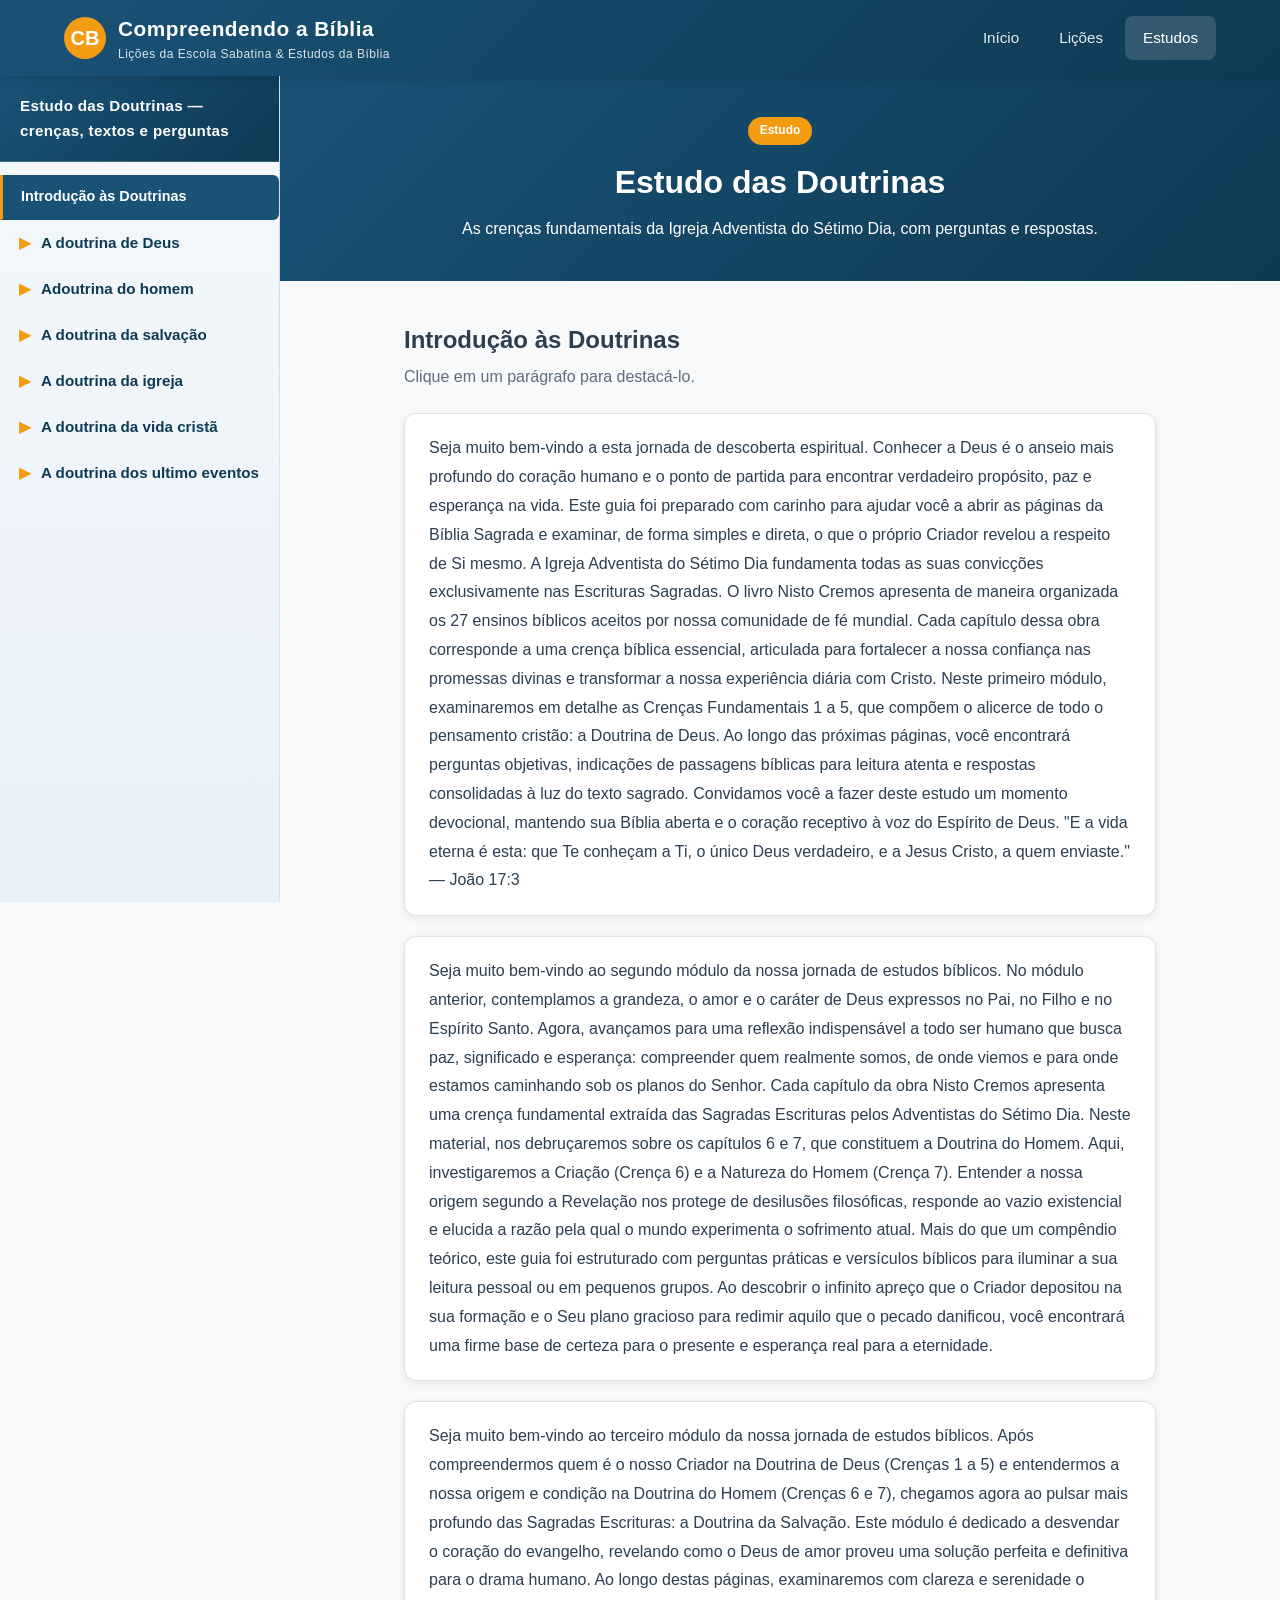
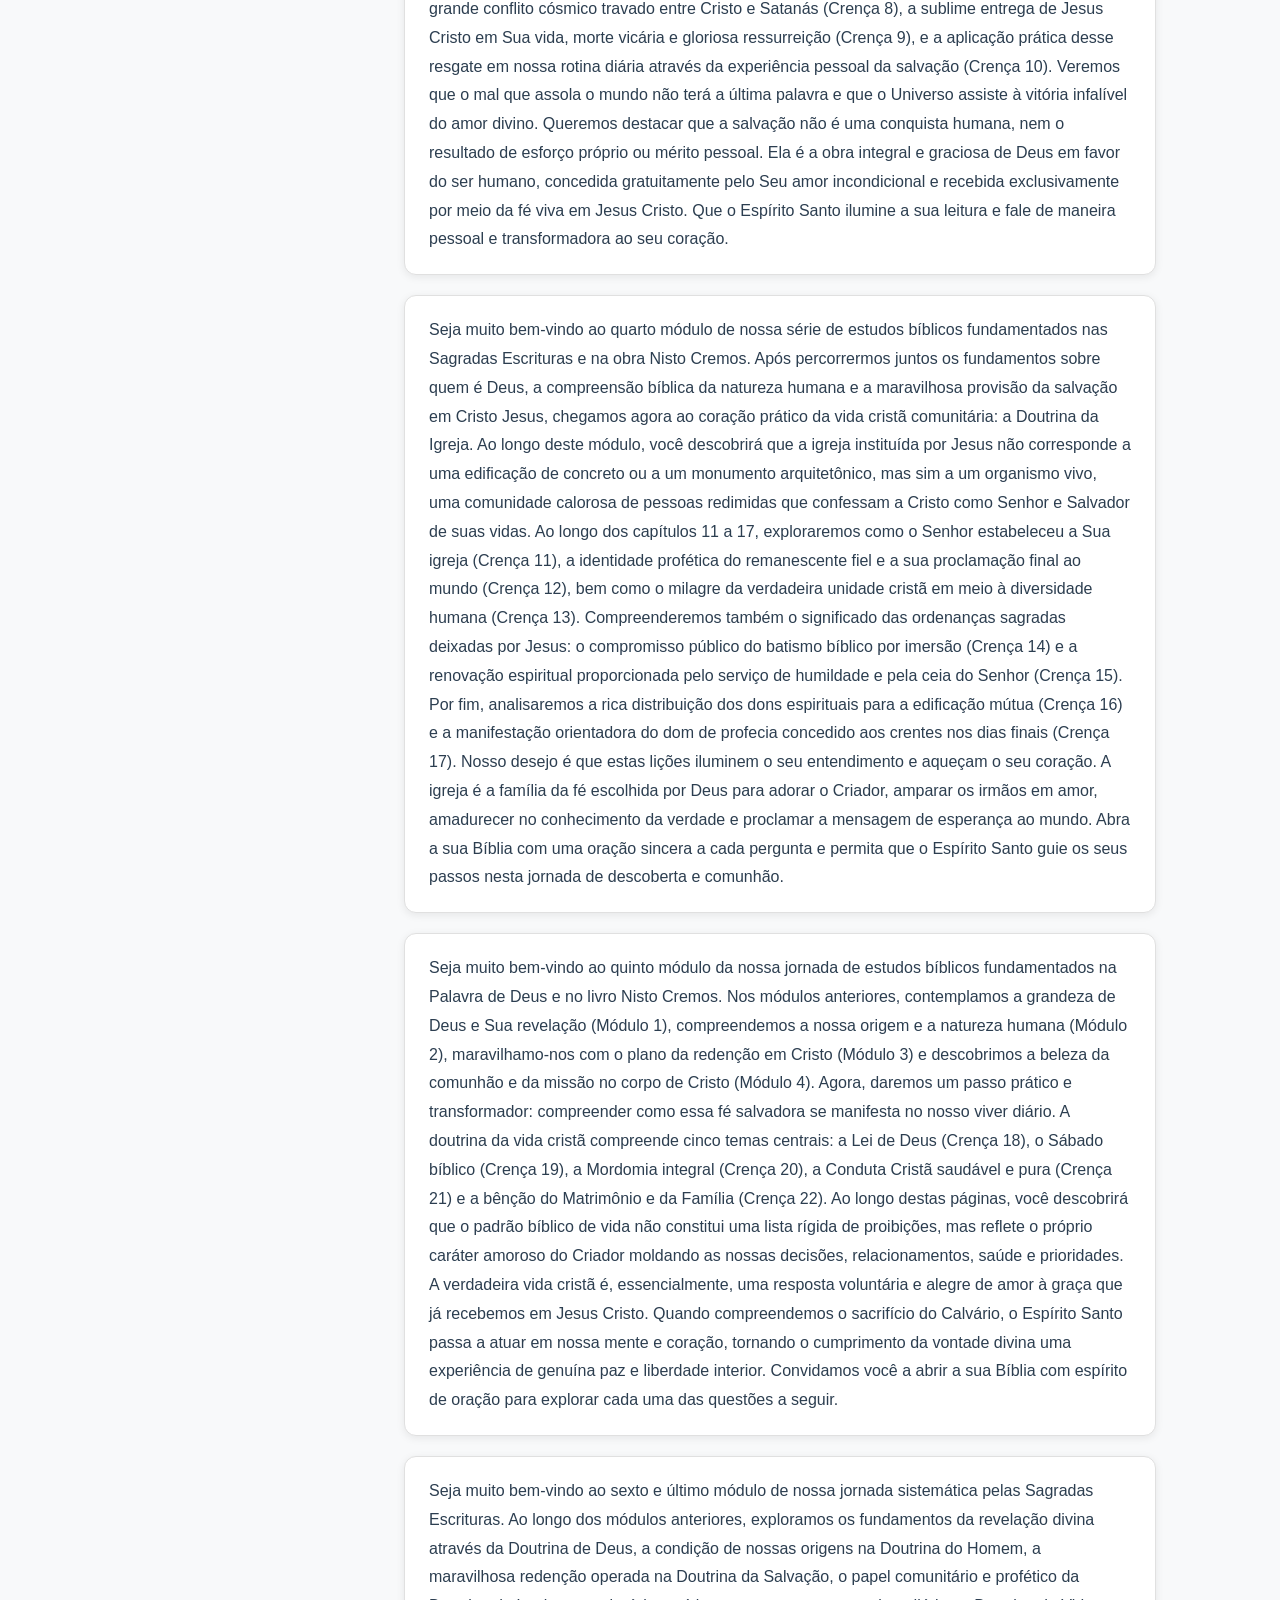
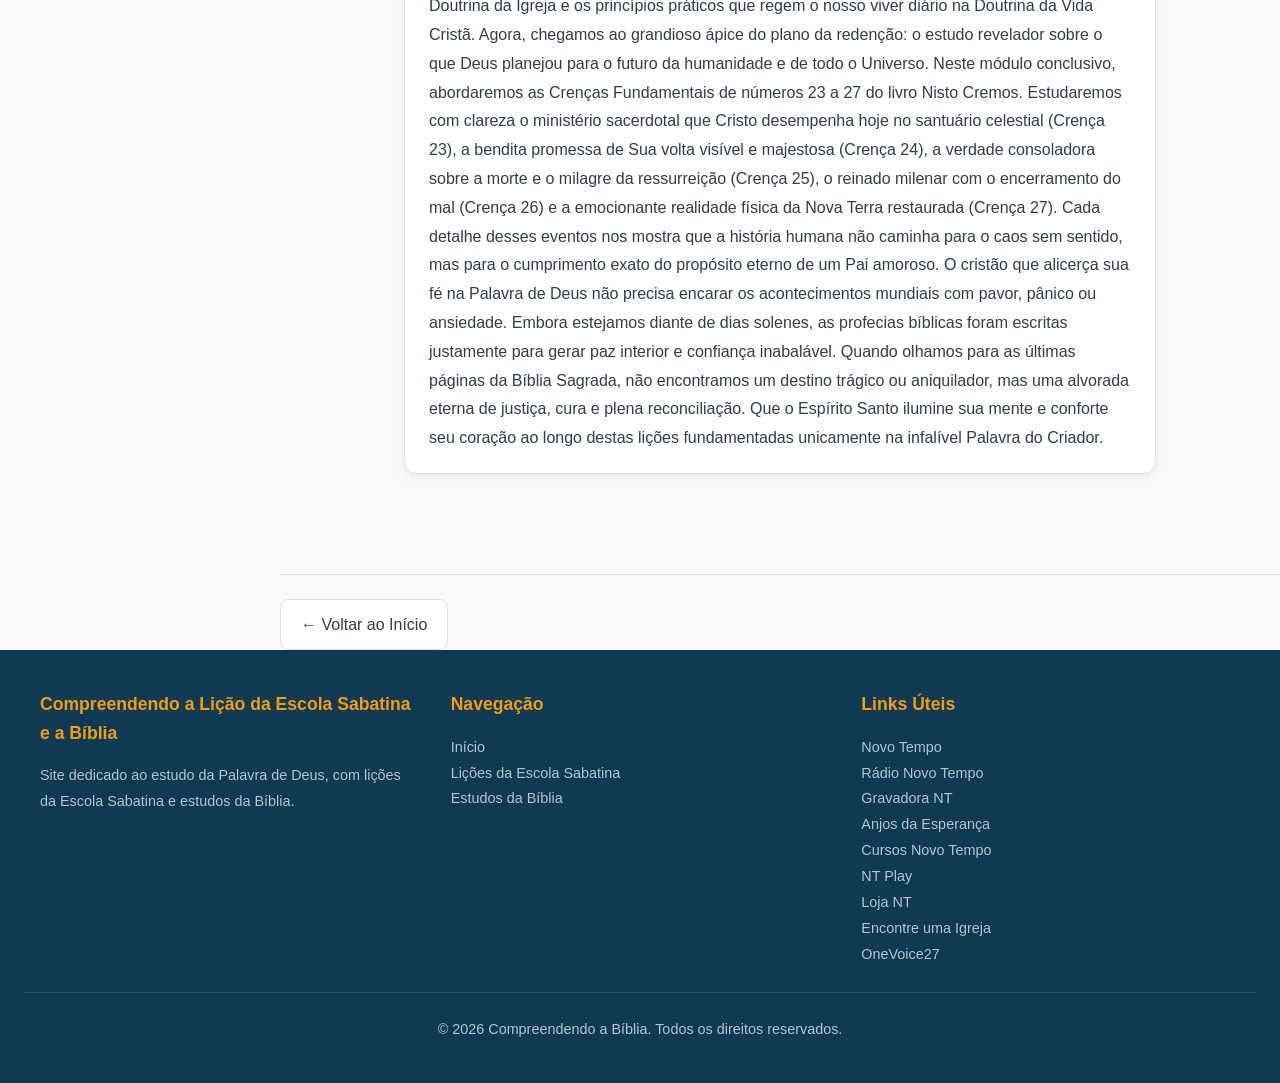
==== doutrinas.html @ 9855475c "Atualização em 05/10/2026 09:13" ====
<!DOCTYPE html>
<html lang="pt-BR">
<head>
  <meta charset="UTF-8">
  <meta name="viewport" content="width=device-width, initial-scale=1.0">
  <title>Estudo das Doutrinas — Compreendendo a Lição da Escola Sabatina e a Bíblia</title>
  <meta name="description" content="Estudo das doutrinas fundamentais da Igreja Adventista do Sétimo Dia, com textos bíblicos nas versões NAA, NTLH, NVI e ACF.">
  <link rel="stylesheet" href="css/style.css">
  <link rel="icon" href="data:image/svg+xml,<svg xmlns='http://www.w3.org/2000/svg' viewBox='0 0 100 100'><text y='.9em' font-size='90'>📖</text></svg>">
</head>
<body>
  <header class="header">
    <div class="header-top">
      <a href="index.html" class="logo">
        <div class="logo-icon">CB</div>
        <div class="logo-text">
          Compreendendo a Bíblia
          <span>Lições da Escola Sabatina & Estudos da Bíblia</span>
        </div>
      </a>
      <button class="nav-toggle" id="navToggle" aria-label="Menu">☰</button>
      <nav class="nav" id="nav">
        <a href="index.html">Início</a>
        <a href="licoes.html">Lições</a>
        <a href="tema-biblia.html" class="active">Estudos</a>
      </nav>
    </div>
  </header>

  <div class="tema-container">
    <aside class="tema-sidebar" id="temaSidebar">
      <div class="tema-sidebar-header">
        <h3>Estudo das Doutrinas — crenças, textos e perguntas</h3>
        <button class="tema-sidebar-toggle" id="temaSidebarToggle">☰</button>
      </div>
      <nav class="tema-sidebar-nav" id="temaSidebarNav">
        <!-- Links gerados via JavaScript -->
      </nav>
    </aside>
    <main id="app" class="tema-main">
      <!-- Conteúdo renderizado via JavaScript -->
    </main>
  </div>

  <footer class="footer">
    <div class="footer-content">
      <div>
        <h3>Compreendendo a Lição da Escola Sabatina e a Bíblia</h3>
        <p>Site dedicado ao estudo da Palavra de Deus, com lições da Escola Sabatina e estudos da Bíblia.</p>
      </div>
      <div>
        <h3>Navegação</h3>
        <p><a href="index.html">Início</a></p>
        <p><a href="licoes.html">Lições da Escola Sabatina</a></p>
        <p><a href="tema-biblia.html">Estudos da Bíblia</a></p>
      </div>
      <div>
        <h3>Links Úteis</h3>
        <p><a href="https://www.novotempo.com/" target="_blank" rel="noopener">Novo Tempo</a></p>
        <p><a href="https://www.novotempo.com/radio/" target="_blank" rel="noopener">Rádio Novo Tempo</a></p>
        <p><a href="https://www.youtube.com/@GravadoraNT" target="_blank" rel="noopener">Gravadora NT</a></p>
        <p><a href="https://www.anjosdaesperanca.com/" target="_blank" rel="noopener">Anjos da Esperança</a></p>
        <p><a href="https://novotempocursos.com/pt/" target="_blank" rel="noopener">Cursos Novo Tempo</a></p>
        <p><a href="https://www.ntplay.com/home/index.html" target="_blank" rel="noopener">NT Play</a></p>
        <p><a href="https://loja.novotempo.com/" target="_blank" rel="noopener">Loja NT</a></p>
        <p><a href="https://igrejas.adventistas.org/" target="_blank" rel="noopener">Encontre uma Igreja</a></p>
        <p><a href="https://www.adventistas.org/pt/comunicacao/projeto/onevoice27/" target="_blank" rel="noopener">OneVoice27</a></p>
      </div>
    </div>
    <div class="footer-bottom">
      <p>&copy; 2026 Compreendendo a Bíblia. Todos os direitos reservados.</p>
    </div>
  </footer>

  <script src="js/dados/dados-dotrinas.js"></script>
  <script src="js/data.js"></script>
  <script src="js/data-loader.js"></script>
  <script src="js/app.js"></script>
</body>
</html>
---- css/style.css ----
/* ============================================================
   ESTILOS DO SITE — Compreendendo a Bíblia
   ============================================================ */

:root {
  --primary: #1a5276;
  --primary-dark: #0e3a54;
  --primary-light: #2980b9;
  --secondary: #f39c12;
  --secondary-dark: #d68910;
  --accent: #27ae60;
  --text: #2c3e50;
  --text-light: #5d6d7e;
  --bg: #f8f9fa;
  --bg-card: #ffffff;
  --border: #e0e0e0;
  --shadow: 0 2px 8px rgba(0, 0, 0, 0.08);
  --shadow-hover: 0 4px 16px rgba(0, 0, 0, 0.12);
  --radius: 8px;
  --radius-lg: 12px;
  --transition: all 0.3s ease;
}

* {
  margin: 0;
  padding: 0;
  box-sizing: border-box;
}

html {
  scroll-behavior: smooth;
}

body {
  font-family: 'Segoe UI', Tahoma, Geneva, Verdana, sans-serif;
  background-color: var(--bg);
  color: var(--text);
  line-height: 1.6;
  min-height: 100vh;
  display: flex;
  flex-direction: column;
}

/* ============ HEADER ============ */
.header {
  background: linear-gradient(135deg, var(--primary) 0%, var(--primary-dark) 100%);
  color: white;
  padding: 0;
  position: sticky;
  top: 0;
  z-index: 1000;
  box-shadow: 0 2px 10px rgba(0, 0, 0, 0.15);
}

.header-top {
  display: flex;
  align-items: center;
  justify-content: space-between;
  padding: 12px 24px;
  max-width: 1200px;
  margin: 0 auto;
}

.logo {
  display: flex;
  align-items: center;
  gap: 12px;
  text-decoration: none;
  color: white;
}

.logo-icon {
  width: 42px;
  height: 42px;
  background: var(--secondary);
  border-radius: 50%;
  display: flex;
  align-items: center;
  justify-content: center;
  font-size: 20px;
  font-weight: bold;
}

.logo-text {
  font-size: 1.3rem;
  font-weight: 700;
  letter-spacing: 0.5px;
}

.logo-text span {
  display: block;
  font-size: 0.75rem;
  font-weight: 400;
  opacity: 0.85;
}

.nav-toggle {
  display: none;
  background: none;
  border: none;
  color: white;
  font-size: 1.5rem;
  cursor: pointer;
  padding: 8px;
}

.nav {
  display: flex;
  gap: 4px;
}

.nav a {
  color: rgba(255, 255, 255, 0.9);
  text-decoration: none;
  padding: 10px 18px;
  border-radius: var(--radius);
  font-weight: 500;
  font-size: 0.95rem;
  transition: var(--transition);
}

.nav a:hover,
.nav a.active {
  background: rgba(255, 255, 255, 0.15);
  color: white;
}

/* Dropdown Menu */
.nav-dropdown {
  position: relative;
}

.nav-dropdown-toggle {
  display: flex;
  align-items: center;
  gap: 4px;
}

.nav-dropdown-menu {
  display: none;
  position: absolute;
  top: 100%;
  left: 0;
  background: var(--primary-dark);
  min-width: 180px;
  border-radius: var(--radius);
  padding: 8px 0;
  box-shadow: 0 4px 12px rgba(0, 0, 0, 0.15);
  z-index: 1001;
}

.nav-dropdown:hover .nav-dropdown-menu {
  display: block;
}

.nav-dropdown-menu a {
  display: block;
  padding: 10px 20px;
  color: rgba(255, 255, 255, 0.9);
  text-decoration: none;
  transition: var(--transition);
}

.nav-dropdown-menu a:hover {
  background: rgba(255, 255, 255, 0.1);
  color: white;
}

/* ============ HERO ============ */
.hero {
  background: linear-gradient(135deg, var(--primary) 0%, var(--primary-dark) 100%);
  color: white;
  padding: 60px 24px 80px;
  text-align: center;
  position: relative;
  overflow: hidden;
}

.hero::before {
  content: '';
  position: absolute;
  top: -50%;
  left: -50%;
  width: 200%;
  height: 200%;
  background: radial-gradient(circle, rgba(255,255,255,0.05) 0%, transparent 60%);
  animation: pulse 8s ease-in-out infinite;
}

@keyframes pulse {
  0%, 100% { transform: scale(1); }
  50% { transform: scale(1.05); }
}

.hero-content {
  position: relative;
  z-index: 1;
  max-width: 800px;
  margin: 0 auto;
}

.hero h1 {
  font-size: 2.5rem;
  margin-bottom: 16px;
  font-weight: 700;
}

.hero p {
  font-size: 1.15rem;
  opacity: 0.9;
  margin-bottom: 32px;
}

.hero-cta {
  display: flex;
  gap: 16px;
  justify-content: center;
  flex-wrap: wrap;
}

/* ============ BOTÕES ============ */
.btn {
  display: inline-flex;
  align-items: center;
  gap: 8px;
  padding: 12px 28px;
  border-radius: var(--radius);
  font-size: 1rem;
  font-weight: 600;
  text-decoration: none;
  cursor: pointer;
  border: none;
  transition: var(--transition);
}

.btn-primary {
  background: var(--secondary);
  color: white;
}

.btn-primary:hover {
  background: var(--secondary-dark);
  transform: translateY(-2px);
  box-shadow: 0 4px 12px rgba(243, 156, 18, 0.4);
}

.btn-outline {
  background: transparent;
  color: white;
  border: 2px solid rgba(255, 255, 255, 0.6);
}

.btn-outline:hover {
  background: rgba(255, 255, 255, 0.1);
  border-color: white;
}

.btn-small {
  padding: 8px 16px;
  font-size: 0.875rem;
}

/* ============ CONTAINER ============ */
.container {
  max-width: 1200px;
  margin: 0 auto;
  padding: 0 24px;
  width: 100%;
}

.section {
  padding: 60px 0;
}

.section-title {
  text-align: center;
  margin-bottom: 40px;
}

.section-title h2 {
  font-size: 2rem;
  color: var(--primary);
  margin-bottom: 8px;
}

.section-title p {
  color: var(--text-light);
  font-size: 1.05rem;
}

/* ============ CARDS ============ */
.cards-grid {
  display: grid;
  grid-template-columns: repeat(auto-fill, minmax(320px, 1fr));
  gap: 24px;
}

.card {
  background: var(--bg-card);
  border-radius: var(--radius-lg);
  padding: 24px;
  box-shadow: var(--shadow);
  transition: var(--transition);
  border: 1px solid var(--border);
  display: flex;
  flex-direction: column;
}

.card:hover {
  transform: translateY(-4px);
  box-shadow: var(--shadow-hover);
}

.card-badge {
  display: inline-block;
  background: var(--primary);
  color: white;
  padding: 4px 12px;
  border-radius: 20px;
  font-size: 0.75rem;
  font-weight: 600;
  margin-bottom: 12px;
  width: fit-content;
}

.card-badge.secondary {
  background: var(--secondary);
}

.card-badge.accent {
  background: var(--accent);
}

.card h3 {
  font-size: 1.25rem;
  color: var(--primary);
  margin-bottom: 8px;
}

.card .versiculo {
  color: var(--secondary-dark);
  font-weight: 600;
  font-size: 0.9rem;
  margin-bottom: 12px;
}

.card p {
  color: var(--text-light);
  font-size: 0.95rem;
  flex-grow: 1;
  margin-bottom: 16px;
}

.card-footer {
  display: flex;
  justify-content: space-between;
  align-items: center;
  padding-top: 16px;
  border-top: 1px solid var(--border);
}

.card-date {
  font-size: 0.85rem;
  color: var(--text-light);
}

/* ============ LIÇÃO DA SEMANA ============ */
.licao-destaque {
  background: linear-gradient(135deg, var(--primary) 0%, var(--primary-dark) 100%);
  color: white;
  border-radius: var(--radius-lg);
  padding: 40px;
  margin-bottom: 40px;
  position: relative;
  overflow: hidden;
}

.licao-destaque::before {
  content: '"';
  position: absolute;
  top: -20px;
  right: 20px;
  font-size: 120px;
  opacity: 0.1;
  font-family: Georgia, serif;
}

.licao-destaque .badge {
  display: inline-block;
  background: var(--secondary);
  color: white;
  padding: 6px 16px;
  border-radius: 20px;
  font-size: 0.8rem;
  font-weight: 600;
  margin-bottom: 16px;
}

.licao-destaque h2 {
  font-size: 1.8rem;
  margin-bottom: 12px;
}

.licao-destaque .versiculo {
  font-size: 1.1rem;
  opacity: 0.9;
  margin-bottom: 16px;
  font-style: italic;
}

.licao-destaque p {
  opacity: 0.85;
  margin-bottom: 24px;
  max-width: 600px;
}

/* ============ BUSCA E FILTROS ============ */
.search-section {
  background: var(--bg-card);
  padding: 24px;
  border-radius: var(--radius-lg);
  box-shadow: var(--shadow);
  margin-bottom: 32px;
}

.search-box {
  display: flex;
  gap: 12px;
  margin-bottom: 20px;
}

.search-input {
  flex: 1;
  padding: 12px 16px;
  border: 2px solid var(--border);
  border-radius: var(--radius);
  font-size: 1rem;
  transition: var(--transition);
}

.search-input:focus {
  outline: none;
  border-color: var(--primary-light);
}

.filter-tags {
  display: flex;
  flex-wrap: wrap;
  gap: 8px;
}

.filter-tag {
  padding: 6px 16px;
  border: 1px solid var(--border);
  border-radius: 20px;
  background: white;
  cursor: pointer;
  font-size: 0.875rem;
  transition: var(--transition);
  color: var(--text);
}

.filter-tag:hover,
.filter-tag.active {
  background: var(--primary);
  color: white;
  border-color: var(--primary);
}

/* ============ PÁGINA DE DETALHE ============ */
.detalhe-header {
  background: linear-gradient(135deg, var(--primary) 0%, var(--primary-dark) 100%);
  color: white;
  padding: 40px 24px;
  text-align: center;
}

.detalhe-header h1 {
  font-size: 2rem;
  margin-bottom: 8px;
}

.detalhe-header .versiculo {
  font-size: 1.1rem;
  opacity: 0.9;
  font-style: italic;
}

.detalhe-content {
  max-width: 800px;
  margin: 0 auto;
  padding: 40px 24px;
}

.texto-biblico {
  background: #fef9e7;
  border-left: 4px solid var(--secondary);
  padding: 24px;
  border-radius: 0 var(--radius) var(--radius) 0;
  margin-bottom: 32px;
  font-size: 1.1rem;
  line-height: 1.8;
  color: var(--text);
}

.texto-biblico .ref {
  display: block;
  margin-top: 12px;
  font-weight: 600;
  color: var(--secondary-dark);
  font-size: 0.95rem;
}

/* ============ ABERTURA DA LIÇÃO ============ */
.abertura-licao {
  background: linear-gradient(135deg, #f8f9fa 0%, #e9ecef 100%);
  border-left: 4px solid var(--secondary);
  padding: 24px;
  border-radius: 0 var(--radius) var(--radius) 0;
  margin-bottom: 32px;
}

.abertura-versiculo {
  font-size: 1.1rem;
  font-style: italic;
  color: var(--text);
  margin-bottom: 16px;
  line-height: 1.8;
}

.abertura-periodo {
  font-size: 0.9rem;
  font-weight: 600;
  color: var(--secondary-dark);
  margin-bottom: 16px;
  text-transform: uppercase;
  letter-spacing: 0.5px;
}

.abertura-resumo {
  font-size: 1rem;
  color: var(--text);
  line-height: 1.8;
  margin-bottom: 16px;
}

.abertura-reflexao {
  font-size: 0.95rem;
  color: var(--text-light);
  line-height: 1.7;
  font-style: italic;
}

/* ============ PERGUNTAS E RESPOSTAS ============ */
.perguntas-section {
  margin-top: 40px;
}

.perguntas-section h2 {
  font-size: 1.5rem;
  color: var(--primary);
  margin-bottom: 24px;
  text-align: center;
}

.pergunta-card {
  background: var(--bg-card);
  border-radius: var(--radius-lg);
  margin-bottom: 16px;
  box-shadow: var(--shadow);
  overflow: hidden;
  border: 1px solid var(--border);
}

.pergunta-header {
  width: 100%;
  display: flex;
  align-items: center;
  gap: 12px;
  padding: 20px 24px;
  background: none;
  border: none;
  cursor: pointer;
  text-align: left;
  font-size: 1rem;
  font-weight: 600;
  color: var(--primary);
  transition: var(--transition);
}

.pergunta-header:hover {
  background: #f0f7ff;
}

.pergunta-header .icon {
  width: 32px;
  height: 32px;
  background: var(--primary);
  color: white;
  border-radius: 50%;
  display: flex;
  align-items: center;
  justify-content: center;
  font-size: 0.875rem;
  flex-shrink: 0;
  transition: var(--transition);
}

.pergunta-card.aberta .pergunta-header .icon {
  background: var(--secondary);
  transform: rotate(45deg);
}

.pergunta-body {
  max-height: 0;
  overflow: hidden;
  transition: max-height 0.3s ease;
}

.pergunta-card.aberta .pergunta-body {
  max-height: 500px;
}

.pergunta-body-inner {
  padding: 0 24px 20px 68px;
  color: var(--text-light);
  line-height: 1.7;
}

/* ============ NAVEGAÇÃO ENTRE LIÇÕES ============ */
.navegacao-licoes {
  display: flex;
  justify-content: space-between;
  align-items: center;
  margin-top: 40px;
  padding-top: 24px;
  border-top: 1px solid var(--border);
}

.nav-licao {
  display: flex;
  align-items: center;
  gap: 8px;
  padding: 12px 20px;
  background: var(--bg-card);
  border: 1px solid var(--border);
  border-radius: var(--radius);
  text-decoration: none;
  color: var(--text);
  font-weight: 500;
  transition: var(--transition);
}

.nav-licao:hover {
  background: var(--primary);
  color: white;
  border-color: var(--primary);
}

.nav-licao.disabled {
  opacity: 0.4;
  pointer-events: none;
}

/* ============ ESTATÍSTICAS ============ */
.stats {
  display: grid;
  grid-template-columns: repeat(auto-fit, minmax(200px, 1fr));
  gap: 24px;
  margin-bottom: 40px;
}

.stat-card {
  background: var(--bg-card);
  border-radius: var(--radius-lg);
  padding: 24px;
  text-align: center;
  box-shadow: var(--shadow);
  border: 1px solid var(--border);
  position: relative;
  transition: var(--transition);
}

.stat-card-link {
  cursor: pointer;
  text-decoration: none;
  color: inherit;
  display: block;
}

.stat-card-link:hover {
  transform: translateY(-4px);
  box-shadow: var(--shadow-hover);
  border-color: var(--primary);
}

.stat-card-link:hover .stat-number {
  color: var(--primary-light);
}

.stat-arrow {
  position: absolute;
  bottom: 16px;
  right: 16px;
  font-size: 0.9rem;
  color: var(--text-light);
  opacity: 0;
  transition: var(--transition);
}

.stat-card-link:hover .stat-arrow {
  opacity: 1;
  color: var(--primary);
}

.stat-number {
  font-size: 2.5rem;
  font-weight: 700;
  color: var(--primary);
}

.stat-label {
  color: var(--text-light);
  font-size: 0.9rem;
  margin-top: 4px;
}

/* ============ FOOTER ============ */
.footer {
  background: var(--primary-dark);
  color: white;
  padding: 40px 24px;
  margin-top: auto;
}

.footer-content {
  max-width: 1200px;
  margin: 0 auto;
  display: grid;
  grid-template-columns: repeat(auto-fit, minmax(250px, 1fr));
  gap: 32px;
}

.footer h3 {
  font-size: 1.1rem;
  margin-bottom: 16px;
  color: var(--secondary);
}

.footer p,
.footer a {
  color: rgba(255, 255, 255, 0.7);
  text-decoration: none;
  font-size: 0.9rem;
  line-height: 1.8;
}

.footer a:hover {
  color: white;
}

.footer-bottom {
  text-align: center;
  padding-top: 24px;
  margin-top: 24px;
  border-top: 1px solid rgba(255, 255, 255, 0.1);
  color: rgba(255, 255, 255, 0.5);
  font-size: 0.85rem;
}

/* ============ VAZIO ============ */
.empty-state {
  text-align: center;
  padding: 60px 24px;
  color: var(--text-light);
}

.empty-state .icon {
  font-size: 3rem;
  margin-bottom: 16px;
}

.empty-state h3 {
  font-size: 1.25rem;
  margin-bottom: 8px;
  color: var(--text);
}

/* ============ RESPONSIVO ============ */
@media (max-width: 768px) {
  .nav-toggle {
    display: block;
  }

  .nav {
    display: none;
    position: absolute;
    top: 100%;
    left: 0;
    right: 0;
    background: var(--primary-dark);
    flex-direction: column;
    padding: 16px;
    gap: 4px;
  }

  .nav.open {
    display: flex;
  }

  .nav a {
    padding: 12px 16px;
  }

  .hero h1 {
    font-size: 1.8rem;
  }

  .hero p {
    font-size: 1rem;
  }

  .section {
    padding: 40px 0;
  }

  .section-title h2 {
    font-size: 1.5rem;
  }

  .cards-grid {
    grid-template-columns: 1fr;
  }

  .licao-destaque {
    padding: 24px;
  }

  .licao-destaque h2 {
    font-size: 1.4rem;
  }

  .search-box {
    flex-direction: column;
  }

  .navegacao-licoes {
    flex-direction: column;
    gap: 12px;
  }

  .nav-licao {
    width: 100%;
    justify-content: center;
  }

  .pergunta-body-inner {
    padding-left: 24px;
  }
}

/* ============ ANIMAÇÕES ============ */
@keyframes fadeIn {
  from { opacity: 0; transform: translateY(10px); }
  to { opacity: 1; transform: translateY(0); }
}

.card {
  animation: fadeIn 0.4s ease forwards;
}

.card:nth-child(1) { animation-delay: 0.05s; }
.card:nth-child(2) { animation-delay: 0.1s; }
.card:nth-child(3) { animation-delay: 0.15s; }
.card:nth-child(4) { animation-delay: 0.2s; }
.card:nth-child(5) { animation-delay: 0.25s; }
.card:nth-child(6) { animation-delay: 0.3s; }

/* ============ PÁGINA DO PROFESSOR ============ */
.professor-header {
  background: linear-gradient(135deg, var(--primary) 0%, var(--primary-dark) 100%);
  color: white;
  padding: 60px 24px;
  text-align: center;
}

.professor-badge {
  display: inline-block;
  background: var(--secondary);
  color: white;
  padding: 6px 16px;
  border-radius: 20px;
  font-size: 0.8rem;
  font-weight: 600;
  margin-bottom: 16px;
}

.professor-header h1 {
  font-size: 2.2rem;
  margin-bottom: 12px;
}

.professor-subtitulo {
  font-size: 1.1rem;
  opacity: 0.9;
  margin-bottom: 16px;
}

.professor-licao {
  font-size: 0.95rem;
  opacity: 0.85;
}

.professor-objetivo {
  background: linear-gradient(135deg, #e8f6f3 0%, #d1f2eb 100%);
  border-left: 4px solid var(--accent);
  padding: 28px;
  border-radius: var(--radius);
  margin-bottom: 32px;
  box-shadow: var(--shadow);
  position: relative;
  overflow: hidden;
}

.professor-objetivo::after {
  content: "🎯";
  position: absolute;
  right: 20px;
  top: 50%;
  transform: translateY(-50%);
  font-size: 3rem;
  opacity: 0.15;
}

.professor-objetivo h3 {
  color: var(--accent);
  margin-bottom: 12px;
  font-size: 1.15rem;
}

.professor-objetivo p {
  position: relative;
  z-index: 1;
}

.professor-versiculo {
  background: linear-gradient(135deg, #fef9e7 0%, #fdebd0 100%);
  border-left: 4px solid var(--secondary);
  padding: 28px;
  border-radius: var(--radius);
  margin-bottom: 32px;
  box-shadow: var(--shadow);
  position: relative;
  overflow: hidden;
}

.professor-versiculo::after {
  content: "📖";
  position: absolute;
  right: 20px;
  top: 50%;
  transform: translateY(-50%);
  font-size: 3rem;
  opacity: 0.15;
}

.professor-versiculo h3 {
  color: var(--secondary-dark);
  margin-bottom: 12px;
  font-size: 1.15rem;
}

.professor-versiculo p {
  font-size: 1.1rem;
  font-style: italic;
  line-height: 1.8;
  position: relative;
  z-index: 1;
}

.professor-orientacoes {
  background: var(--bg-card);
  border-radius: var(--radius-lg);
  padding: 28px;
  box-shadow: var(--shadow);
  margin-bottom: 32px;
  border: 1px solid var(--border);
  position: relative;
  overflow: hidden;
}

.professor-orientacoes::before {
  content: "";
  position: absolute;
  top: 0;
  left: 0;
  width: 100%;
  height: 4px;
  background: linear-gradient(90deg, var(--accent), var(--primary-light), var(--primary));
}

.professor-orientacoes h3 {
  color: var(--primary);
  margin-bottom: 20px;
  font-size: 1.15rem;
  display: flex;
  align-items: center;
  gap: 8px;
}

.professor-orientacoes h3::before {
  content: "🎯";
}

.professor-orientacoes ul {
  list-style: none;
  padding-left: 0;
  display: grid;
  gap: 12px;
}

.professor-orientacoes li {
  padding: 14px 16px;
  background: #f0fdf4;
  border-radius: var(--radius);
  border-left: 3px solid var(--accent);
  line-height: 1.7;
  color: var(--text);
  transition: var(--transition);
}

.professor-orientacoes li:hover {
  background: #dcfce7;
  transform: translateX(4px);
}

.professor-orientacoes li::before {
  content: "✓";
  color: var(--accent);
  font-weight: bold;
  margin-right: 10px;
}

.professor-slides {
  margin-bottom: 32px;
}

.professor-slides h3 {
  color: var(--primary);
  margin-bottom: 24px;
  font-size: 1.3rem;
  text-align: center;
}

.slide-card {
  background: var(--bg-card);
  border-radius: var(--radius-lg);
  padding: 0;
  box-shadow: var(--shadow);
  margin-bottom: 24px;
  border: 1px solid var(--border);
  overflow: hidden;
  transition: var(--transition);
}

.slide-card:hover {
  box-shadow: var(--shadow-hover);
  transform: translateY(-2px);
}

.slide-header {
  display: flex;
  align-items: center;
  gap: 16px;
  padding: 20px 24px;
  background: linear-gradient(135deg, var(--primary) 0%, var(--primary-dark) 100%);
  color: white;
}

.slide-number {
  width: 44px;
  height: 44px;
  background: var(--secondary);
  color: white;
  border-radius: 12px;
  display: flex;
  align-items: center;
  justify-content: center;
  font-weight: 700;
  font-size: 1.2rem;
  flex-shrink: 0;
  box-shadow: 0 2px 8px rgba(0, 0, 0, 0.2);
}

.slide-header h4 {
  color: white;
  font-size: 1.15rem;
  font-weight: 600;
}

.slide-topicos {
  list-style: none;
  padding: 20px 24px;
  display: grid;
  gap: 12px;
}

.slide-topicos li {
  padding: 12px 16px;
  padding-left: 40px;
  position: relative;
  line-height: 1.6;
  color: var(--text);
  background: #f8f9fa;
  border-radius: var(--radius);
  border-left: 3px solid var(--primary-light);
  transition: var(--transition);
}

.slide-topicos li:hover {
  background: #e8f4fd;
  border-left-color: var(--secondary);
}

.slide-topicos li::before {
  content: "▸";
  color: var(--secondary);
  font-weight: bold;
  position: absolute;
  left: 16px;
  top: 12px;
}

.slide-nota {
  background: linear-gradient(135deg, #fff3cd 0%, #ffeaa7 100%);
  border-left: 4px solid var(--secondary);
  padding: 16px 20px;
  margin: 0 24px 24px;
  border-radius: var(--radius);
  font-size: 0.95rem;
  color: var(--text);
  position: relative;
}

.slide-nota::before {
  content: "💡";
  position: absolute;
  top: -10px;
  left: 16px;
  font-size: 1.2rem;
}

.professor-aprofundamento {
  margin-bottom: 32px;
}

.professor-aprofundamento h3 {
  color: var(--primary);
  margin-bottom: 24px;
  font-size: 1.3rem;
  text-align: center;
}

.aprofundamento-card {
  background: var(--bg-card);
  border-radius: var(--radius-lg);
  padding: 28px;
  box-shadow: var(--shadow);
  margin-bottom: 20px;
  border: 1px solid var(--border);
  border-left: 4px solid var(--primary-light);
  position: relative;
  overflow: hidden;
  transition: var(--transition);
}

.aprofundamento-card::before {
  content: "";
  position: absolute;
  top: 0;
  right: 0;
  width: 120px;
  height: 120px;
  background: radial-gradient(circle, rgba(26, 82, 118, 0.05) 0%, transparent 70%);
  border-radius: 50%;
  transform: translate(40%, -40%);
}

.aprofundamento-card:hover {
  box-shadow: var(--shadow-hover);
  transform: translateY(-2px);
}

.aprofundamento-card h4 {
  color: var(--primary);
  margin-bottom: 16px;
  font-size: 1.15rem;
  display: flex;
  align-items: center;
  gap: 8px;
}

.aprofundamento-card h4::before {
  content: "📖";
  font-size: 1.2rem;
}

.aprofundamento-card p {
  color: var(--text-light);
  line-height: 1.8;
  position: relative;
  z-index: 1;
}

@media (max-width: 768px) {
  .professor-header {
    padding: 40px 16px;
  }

  .professor-header h1 {
    font-size: 1.5rem;
  }

  .professor-subtitulo {
    font-size: 0.95rem;
  }

  .professor-licao {
    font-size: 0.85rem;
  }

  .professor-objetivo,
  .professor-versiculo,
  .professor-orientacoes,
  .slide-card,
  .aprofundamento-card {
    padding: 20px;
  }

  .professor-objetivo::after,
  .professor-versiculo::after {
    font-size: 2rem;
    right: 10px;
  }

  .slide-header {
    flex-direction: column;
    align-items: flex-start;
    gap: 12px;
    padding: 16px 20px;
  }

  .slide-number {
    width: 36px;
    height: 36px;
    font-size: 1rem;
  }

  .slide-header h4 {
    font-size: 1rem;
  }

  .slide-topicos {
    padding: 16px 20px;
    gap: 10px;
  }

  .slide-topicos li {
    padding: 10px 12px;
    padding-left: 32px;
    font-size: 0.9rem;
  }

  .slide-topicos li::before {
    left: 12px;
    top: 10px;
  }

  .slide-nota {
    margin: 0 20px 20px;
    padding: 12px 16px;
    font-size: 0.85rem;
  }

  .professor-orientacoes li {
    padding: 12px;
    font-size: 0.9rem;
  }

  .aprofundamento-card h4 {
    font-size: 1rem;
  }

  .aprofundamento-card p {
    font-size: 0.9rem;
  }

  .navegacao-licoes {
    flex-direction: column;
    gap: 12px;
  }

  .nav-licao {
    width: 100%;
    justify-content: center;
  }
}

@media (max-width: 480px) {
  .professor-header h1 {
    font-size: 1.3rem;
  }

  .slide-topicos li {
    font-size: 0.85rem;
  }

  .btn {
    padding: 10px 20px;
    font-size: 0.9rem;
  }
}

/* ============ TEMA BÍBLIA ============ */
.tema-container {
  display: flex;
  min-height: calc(100vh - 200px);
}

.tema-sidebar {
  width: 280px;
  background: var(--bg-card);
  border-right: 1px solid var(--border);
  position: sticky;
  top: 74px;
  height: calc(100vh - 74px);
  overflow-y: auto;
  flex-shrink: 0;
}

.tema-sidebar-header {
  display: flex;
  align-items: center;
  justify-content: space-between;
  padding: 16px 20px;
  border-bottom: 1px solid var(--border);
  background: var(--primary);
  color: white;
}

.tema-sidebar-header h3 {
  font-size: 1rem;
  font-weight: 600;
}

.tema-sidebar-toggle {
  display: none;
  background: none;
  border: none;
  color: white;
  font-size: 1.2rem;
  cursor: pointer;
}

.tema-sidebar-nav {
  padding: 12px 0;
}

.tema-sidebar-nav a {
  display: block;
  padding: 10px 20px;
  color: var(--text);
  text-decoration: none;
  font-size: 0.9rem;
  border-left: 3px solid transparent;
  transition: var(--transition);
}

.tema-sidebar-nav a:hover {
  background: #f0f7ff;
  border-left-color: var(--primary-light);
}

.tema-sidebar-nav a.active {
  background: #e8f4fd;
  border-left-color: var(--primary);
  color: var(--primary);
  font-weight: 600;
}

.tema-main {
  flex: 1;
  padding: 0;
  min-width: 0;
}

@media (max-width: 768px) {
  .tema-container {
    flex-direction: column;
  }

  .tema-sidebar {
    width: 100%;
    position: relative;
    top: 0;
    height: auto;
    border-right: none;
    border-bottom: 1px solid var(--border);
  }

  .tema-sidebar-toggle {
    display: block;
  }

  .tema-sidebar-nav {
    display: none;
    padding: 8px 0;
  }

  .tema-sidebar-nav.open {
    display: block;
  }

  .tema-sidebar-nav a {
    padding: 12px 20px;
  }
}
.capitulo-titulo {
  margin-bottom: 24px;
}

.capitulo-titulo h2 {
  color: var(--primary);
  font-size: 1.5rem;
  padding-bottom: 12px;
  border-bottom: 3px solid var(--secondary);
}

.secao-titulo {
  margin-bottom: 24px;
}

.secao-titulo h3 {
  color: var(--primary-dark);
  font-size: 1.2rem;
  padding: 12px 16px;
  background: #e8f4fd;
  border-radius: var(--radius);
  border-left: 4px solid var(--primary);
}

/* Seletor global de versão - FIXO NO TOPO */
.versao-global {
  position: sticky;
  top: 74px;
  z-index: 100;
  background: var(--bg-card);
  border: 1px solid var(--border);
  border-radius: var(--radius);
  overflow: hidden;
  margin-bottom: 32px;
  box-shadow: var(--shadow);
}

.versao-global-titulo {
  background: linear-gradient(135deg, var(--primary) 0%, var(--primary-dark) 100%);
  color: white;
  padding: 12px 20px;
  font-size: 1rem;
  font-weight: 600;
  text-align: center;
}

.versao-global-tabs {
  display: flex;
  background: #f8f9fa;
  border-bottom: 1px solid var(--border);
}

.versao-global-tabs .versao-tab {
  flex: 1;
  padding: 14px 20px;
  border: none;
  background: transparent;
  cursor: pointer;
  font-size: 0.9rem;
  font-weight: 600;
  color: var(--text-light);
  transition: var(--transition);
}

.versao-global-tabs .versao-tab:hover {
  background: #e8f4fd;
  color: var(--primary);
}

.versao-global-tabs .versao-tab.active {
  background: var(--primary);
  color: white;
}

/* Perguntas */
.biblia-pergunta {
  background: var(--bg-card);
  border: 1px solid var(--border);
  border-radius: var(--radius-lg);
  margin-bottom: 16px;
  box-shadow: var(--shadow);
}

.pergunta-header {
  display: flex;
  align-items: center;
  gap: 16px;
  padding: 20px 24px;
  background: #f8f9fa;
  border-bottom: 1px solid var(--border);
}

.pergunta-numero {
  width: 36px;
  height: 36px;
  background: var(--primary);
  color: white;
  border-radius: 50%;
  display: flex;
  align-items: center;
  justify-content: center;
  font-weight: 700;
  font-size: 0.9rem;
  flex-shrink: 0;
}

.pergunta-texto {
  font-size: 1rem;
  font-weight: 600;
  color: var(--primary);
  flex: 1;
}

.pergunta-content {
  padding: 20px 24px;
}

.versiculo-biblia {
  background: #fef9e7;
  border-left: 4px solid var(--secondary);
  padding: 16px;
  border-radius: var(--radius);
  margin-bottom: 16px;
}

.versiculo-biblia strong {
  color: var(--secondary-dark);
  display: block;
  margin-bottom: 8px;
  font-size: 0.9rem;
}

.versiculo-biblia p {
  font-style: italic;
  line-height: 1.8;
  color: var(--text);
}

/* Resposta escondida */
.resposta-biblia {
  background: #f8f9fa;
  border: 1px solid var(--border);
  border-radius: var(--radius);
  overflow: hidden;
}

.btn-resposta {
  width: 100%;
  display: flex;
  align-items: center;
  justify-content: center;
  gap: 8px;
  padding: 14px 20px;
  background: var(--primary);
  color: white;
  border: none;
  border-radius: var(--radius);
  font-size: 0.95rem;
  font-weight: 600;
  cursor: pointer;
  transition: var(--transition);
}

.btn-resposta:hover {
  background: var(--primary-dark);
}

.btn-resposta .icone-resposta {
  font-size: 1.2rem;
  font-weight: bold;
  transition: var(--transition);
}

.btn-resposta.aberta .icone-resposta {
  transform: rotate(45deg);
}

.resposta-conteudo {
  max-height: 0;
  overflow: hidden;
  transition: max-height 0.3s ease;
  background: #d4edda;
  border-left: 4px solid var(--accent);
}

.resposta-conteudo.aberta {
  max-height: 500px;
  padding: 16px;
}

.resposta-conteudo strong {
  color: var(--accent);
  display: block;
  margin-bottom: 8px;
  font-size: 0.9rem;
  text-transform: uppercase;
  letter-spacing: 0.5px;
}

/* Card de estudo na página de estudos */
.estudo-card {
  cursor: pointer;
  transition: var(--transition);
}

/* Perguntas na página de detalhe */
.pergunta-card {
  background: var(--bg-card);
  border: 1px solid var(--border);
  border-radius: var(--radius-lg);
  margin-bottom: 16px;
  overflow: hidden;
  box-shadow: var(--shadow);
}

.pergunta-header {
  display: flex;
  align-items: center;
  gap: 16px;
  padding: 20px 24px;
  background: #f8f9fa;
  border-bottom: 1px solid var(--border);
}

.pergunta-numero {
  width: 36px;
  height: 36px;
  background: var(--primary);
  color: white;
  border-radius: 50%;
  display: flex;
  align-items: center;
  justify-content: center;
  font-weight: 700;
  font-size: 0.9rem;
  flex-shrink: 0;
}

.pergunta-texto {
  font-size: 1rem;
  font-weight: 600;
  color: var(--primary);
  flex: 1;
}

.pergunta-content {
  padding: 20px 24px;
}

/* Resposta escondida */
.resposta-biblia {
  background: #f8f9fa;
  border: 1px solid var(--border);
  border-radius: var(--radius);
  overflow: hidden;
}

.btn-resposta {
  width: 100%;
  display: flex;
  align-items: center;
  justify-content: center;
  gap: 8px;
  padding: 14px 20px;
  background: var(--primary);
  color: white;
  border: none;
  border-radius: var(--radius);
  font-size: 0.95rem;
  font-weight: 600;
  cursor: pointer;
  transition: var(--transition);
}

.btn-resposta:hover {
  background: var(--primary-dark);
}

.btn-resposta .icone-resposta {
  font-size: 1.2rem;
  font-weight: bold;
  transition: var(--transition);
}

.btn-resposta.aberta .icone-resposta {
  transform: rotate(45deg);
}

.resposta-conteudo {
  max-height: 0;
  overflow: hidden;
  transition: max-height 0.3s ease;
  background: #d4edda;
  border-left: 4px solid var(--accent);
}

.resposta-conteudo.aberta {
  max-height: 500px;
  padding: 16px;
}

.resposta-conteudo strong {
  color: var(--accent);
  display: block;
  margin-bottom: 8px;
  font-size: 0.9rem;
  text-transform: uppercase;
  letter-spacing: 0.5px;
}

.estudo-card:hover {
  transform: translateY(-4px);
  box-shadow: var(--shadow-hover);
}

/* Botão voltar ao topo */
.back-to-top {
  position: fixed;
  bottom: 30px;
  right: 30px;
  width: 50px;
  height: 50px;
  background: var(--primary);
  color: white;
  border: none;
  border-radius: 50%;
  font-size: 1.5rem;
  cursor: pointer;
  box-shadow: 0 4px 12px rgba(0, 0, 0, 0.2);
  opacity: 0;
  visibility: hidden;
  transition: var(--transition);
  z-index: 999;
}

.back-to-top.visible {
  opacity: 1;
  visibility: visible;
}

.back-to-top:hover {
  background: var(--primary-dark);
  transform: translateY(-3px);
}

@media (max-width: 768px) {
  .back-to-top {
    width: 44px;
    height: 44px;
    font-size: 1.2rem;
    bottom: 20px;
    right: 20px;
  }

  .versao-global-tabs .versao-tab {
    padding: 12px 16px;
    font-size: 0.85rem;
  }

  .pergunta-header {
    padding: 16px 20px;
  }

  .pergunta-body {
    padding: 16px 20px;
  }
}


/* ===== Menu lateral em acordeão (capítulos) — novo visual ===== */
.tema-sidebar {
  width: 280px;
  background: linear-gradient(180deg, #f4f8fb 0%, #e9f1f8 100%);
  border-right: 1px solid #d3e0ea;
  position: sticky;
  top: 74px;
  height: calc(100vh - 74px);
  overflow-y: auto;
  flex-shrink: 0;
}
.tema-sidebar-header {
  display: flex;
  align-items: center;
  justify-content: space-between;
  padding: 18px 20px;
  border-bottom: 1px solid rgba(255, 255, 255, 0.15);
  background: linear-gradient(135deg, var(--primary) 0%, var(--primary-dark) 100%);
  color: #fff;
}
.tema-sidebar-header h3 {
  font-size: 0.95rem;
  font-weight: 700;
  letter-spacing: 0.3px;
}
.tema-capitulo-btn {
  width: 100%;
  text-align: left;
  background: transparent;
  border: none;
  padding: 12px 16px;
  margin: 2px 0;
  font-size: 0.95rem;
  font-weight: 700;
  color: var(--primary-dark);
  cursor: pointer;
  display: flex;
  align-items: center;
  gap: 8px;
  border-left: 3px solid transparent;
  border-radius: 6px;
  transition: all 0.2s ease;
}
.tema-capitulo-btn:hover { background: rgba(26, 82, 118, 0.08); }
.tema-capitulo.open > .tema-capitulo-btn { color: var(--primary); }
.tema-capitulo-seta {
  display: inline-block;
  width: 14px;
  color: var(--secondary);
  flex-shrink: 0;
}
.tema-secoes {
  max-height: 0;
  overflow: hidden;
  transition: max-height 0.3s ease;
}
.tema-secoes.aberto { max-height: 2000px; }
.tema-secao-btn {
  display: block;
  width: 100%;
  text-align: left;
  background: transparent;
  border: none;
  padding: 9px 12px 9px 34px;
  margin: 1px 0;
  font-size: 0.9rem;
  color: var(--text);
  cursor: pointer;
  border-left: 3px solid transparent;
  border-radius: 0 6px 6px 0;
  line-height: 1.35;
  white-space: normal;
  transition: all 0.2s ease;
}
.tema-secao-btn:hover {
  background: rgba(26, 82, 118, 0.10);
  color: var(--primary);
}
.tema-secao-btn.active {
  background: var(--primary);
  color: #fff;
  font-weight: 600;
  border-left-color: var(--secondary);
}
.tema-em-breve {
  padding: 14px 18px;
  margin: 10px 12px;
  font-size: 0.85rem;
  color: var(--primary-dark);
  background: #e8f4fd;
  border: 1px dashed var(--primary-light);
  border-radius: 8px;
  line-height: 1.5;
}
/* (a seção expandida pode usar a rolagem da .tema-sidebar) */

/* ============================================================
   TEMA BÍBLIA — MOBILE: BARRA LATERAL EM GAVETA (DRAWER)
   ============================================================ */
.tema-overlay {
  display: none;
  position: fixed;
  inset: 0;
  background: rgba(0, 0, 0, 0.55);
  z-index: 1040;
}
.tema-overlay.ativa {
  display: block;
}

@media (max-width: 768px) {
  /* Container: volta a empilhar, sem altura mínima forçada */
  .tema-container {
    flex-direction: column;
    min-height: auto;
  }

  /* Sidebar vira gaveta fixa escondida fora da tela */
  .tema-sidebar {
    position: fixed;
    top: 0;
    left: 0;
    bottom: 0;
    width: 84%;
    max-width: 320px;
    height: 100vh;
    z-index: 1050;
    transform: translateX(-105%);
    transition: transform 0.3s ease;
    border-right: 1px solid #d3e0ea;
    box-shadow: 4px 0 20px rgba(0, 0, 0, 0.25);
    border-bottom: none;
    overflow-y: auto;
  }
  .tema-sidebar.aberta {
    transform: translateX(0);
  }

  /* A navegação fica SEMPRE visível dentro da gaveta
     (quem abre/fecha agora é a gaveta inteira) */
  .tema-sidebar-nav {
    display: block !important;
  }
  .tema-secoes.aberto {
    max-height: 2000px;
  }

  /* Botão fixo "☰ Capítulos" — gruda logo abaixo do header */
  .tema-abrir-gaveta {
    display: inline-flex;
    align-items: center;
    gap: 8px;
    position: sticky;
    top: 74px;
    z-index: 900;
    background: var(--primary);
    color: #fff;
    border: none;
    border-radius: var(--radius);
    padding: 10px 18px;
    font-size: 0.9rem;
    font-weight: 600;
    cursor: pointer;
    margin-bottom: 14px;
    box-shadow: var(--shadow);
  }

  /* Conteúdo ocupa a tela toda, com respiro */
  .tema-main {
    padding: 0 16px 48px;
    width: 100%;
  }

/* Seletor de versão FICA FIXO no mobile, logo abaixo do menu */
.versao-global {
  position: sticky;
  top: 126px;              /* gruda abaixo do header */
  z-index: 950;           /* acima do conteúdo, abaixo do header */
  margin-bottom: 10px;
}
.versao-global-titulo {
  padding: 8px 16px;      /* mais compacto no celular */
  font-size: 0.9rem;
}
.versao-global-tabs .versao-tab {
  padding: 10px 12px;     /* abas menores, cabem na tela */
  font-size: 0.8rem;
}



  /* Textos: tamanho confortável e espaçamento melhor */
  .capitulo-titulo h2 {
    font-size: 1.3rem;
  }
  .secao-titulo h3 {
    font-size: 1.05rem;
    padding: 10px 14px;
  }
  .pergunta-header {
    padding: 14px 16px;
    gap: 12px;
  }
  .pergunta-texto {
    font-size: 0.95rem;
    line-height: 1.5;
  }
  .pergunta-content {
    padding: 16px;
  }
  .versiculo-biblia {
    padding: 14px;
  }
  .versiculo-biblia p {
    font-size: 0.95rem;
  }
  .resposta-conteudo.aberta {
    padding: 14px;
  }
  .btn-resposta {
    padding: 12px 16px;
    font-size: 0.9rem;
  }
}

/* ===== Bot�o Voltar ao Topo ===== */
#btnVoltarTopo {
  position: fixed;
  bottom: 28px;
  right: 28px;
  width: 48px;
  height: 48px;
  border: none;
  border-radius: 50%;
  background: linear-gradient(135deg, var(--primary) 0%, var(--primary-dark) 100%);
  color: #fff;
  font-size: 20px;
  line-height: 1;
  cursor: pointer;
  opacity: 0;
  visibility: hidden;
  transform: translateY(16px);
  transition: opacity 0.3s ease, transform 0.3s ease, visibility 0.3s;
  box-shadow: 0 4px 14px rgba(0, 0, 0, 0.25);
  z-index: 999;
}
#btnVoltarTopo:hover {
  background: var(--secondary);
  transform: translateY(-4px);
}
#btnVoltarTopo.visivel {
  opacity: 1;
  visibility: visible;
  transform: translateY(0);
}
@media (max-width: 600px) {
  #btnVoltarTopo {
    bottom: 18px;
    right: 18px;
    width: 42px;
    height: 42px;
    font-size: 18px;
  }
}

/* Blocos da IntroduþÒo Ós Doutrinas */
.introducao-p {
  background: var(--bg-card);
  border-radius: var(--radius-lg);
  padding: 20px 24px;
  box-shadow: var(--shadow);
  border: 1px solid var(--border);
  margin-bottom: 20px;
  cursor: pointer;
  transition: var(--transition);
}
.introducao-p:hover { box-shadow: var(--shadow-hover); transform: translateY(-2px); }
.introducao-p p { margin: 0; line-height: 1.8; }
.introducao-p.ativo {
  background: #fdf3e2;
  border-color: var(--secondary);
  box-shadow: 0 4px 18px rgba(243, 156, 18, 0.25);
}


/* Referências das Leituras da Semana (link para abrir o texto) */
.leitura-link {
  color: var(--primary);
  text-decoration: none;
  font-weight: 600;
  cursor: pointer;
}
.leitura-link:hover {
  text-decoration: underline;
  color: var(--secondary-dark);
}


/* ===== Estudo do Professor: visual "mapa mental" dinâmico ===== */
/* Os itens já vêm abertos por padrão — o professor decide se fecha. */
.mapa-mental-item .slide-topicos,
.mapa-mental-item .slide-nota,
.mapa-mental-item > p,
.mapa-mental-item > ul {
  display: block;
}
.mapa-mental-item.fechado .slide-topicos,
.mapa-mental-item.fechado .slide-nota,
.mapa-mental-item.fechado > p,
.mapa-mental-item.fechado > ul {
  display: none;
}
.mapa-mental-item h3,
.mapa-mental-item h4 {
  cursor: pointer;
}
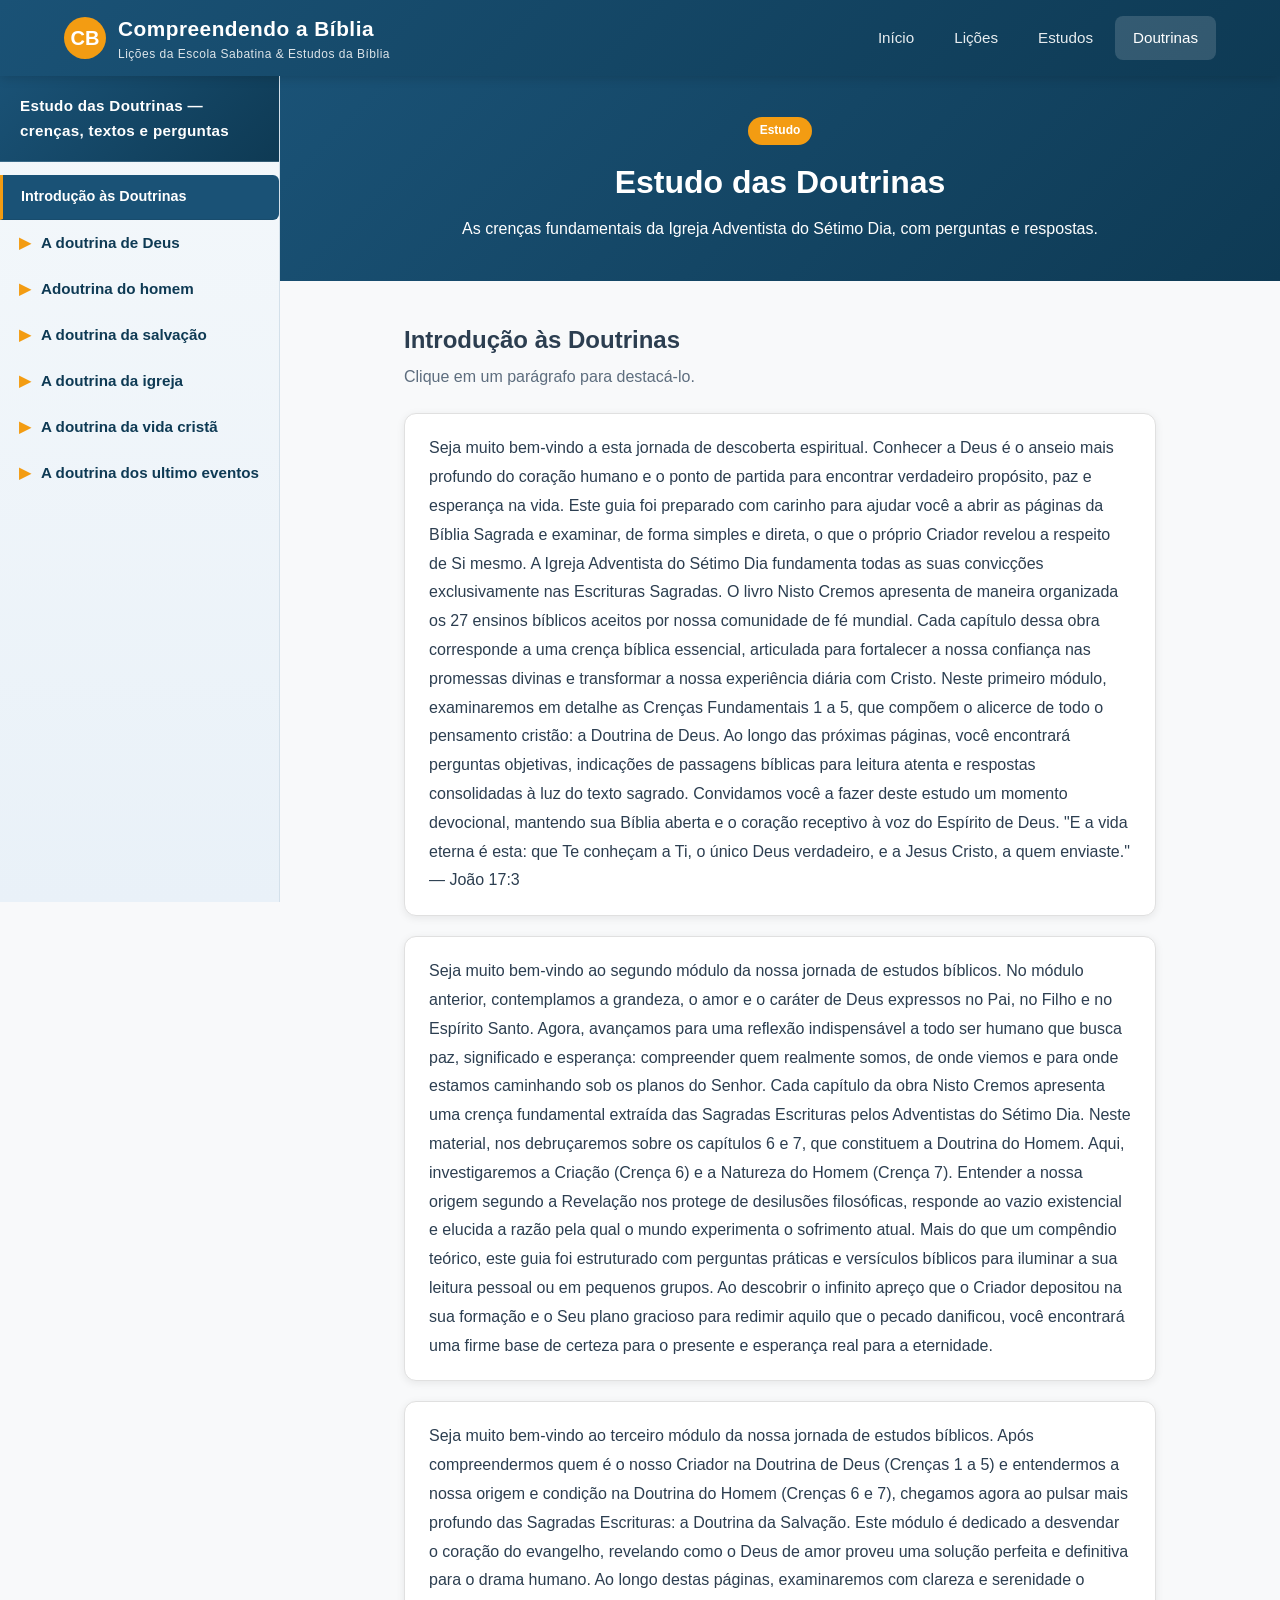
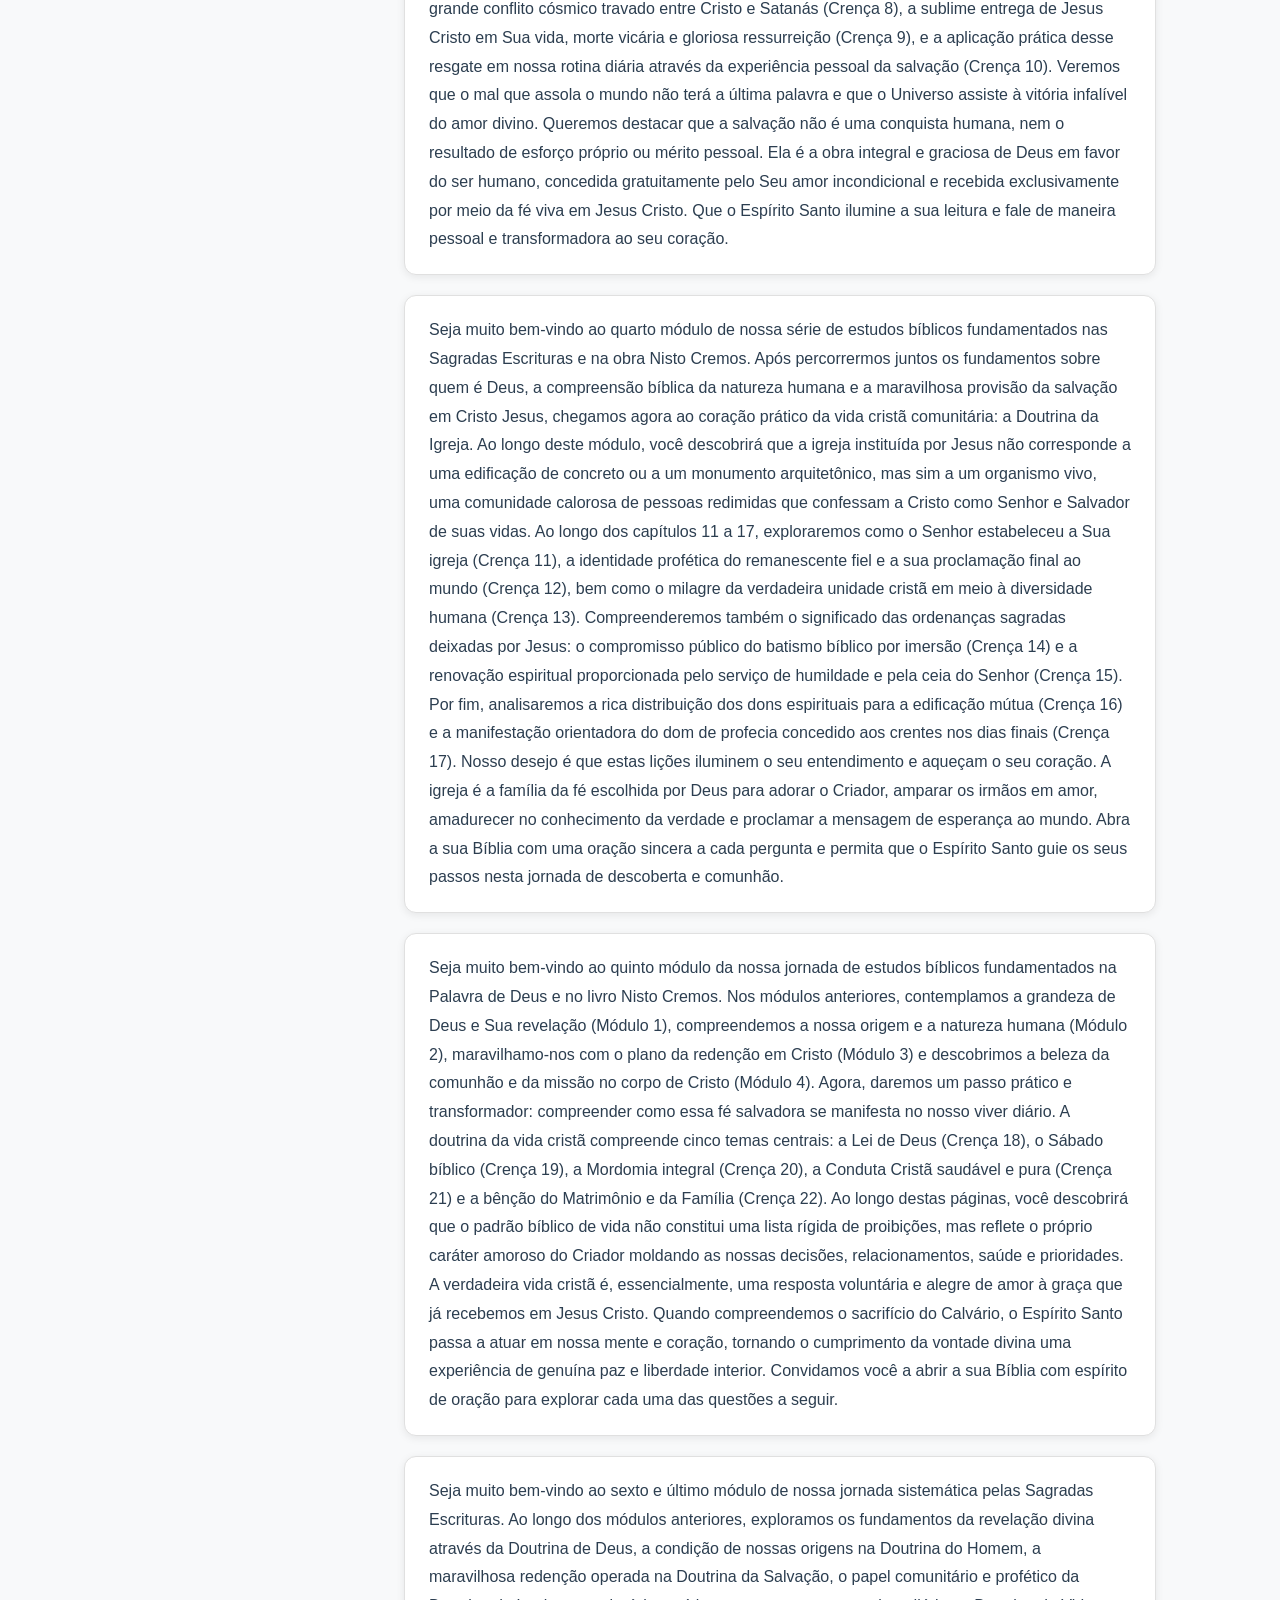
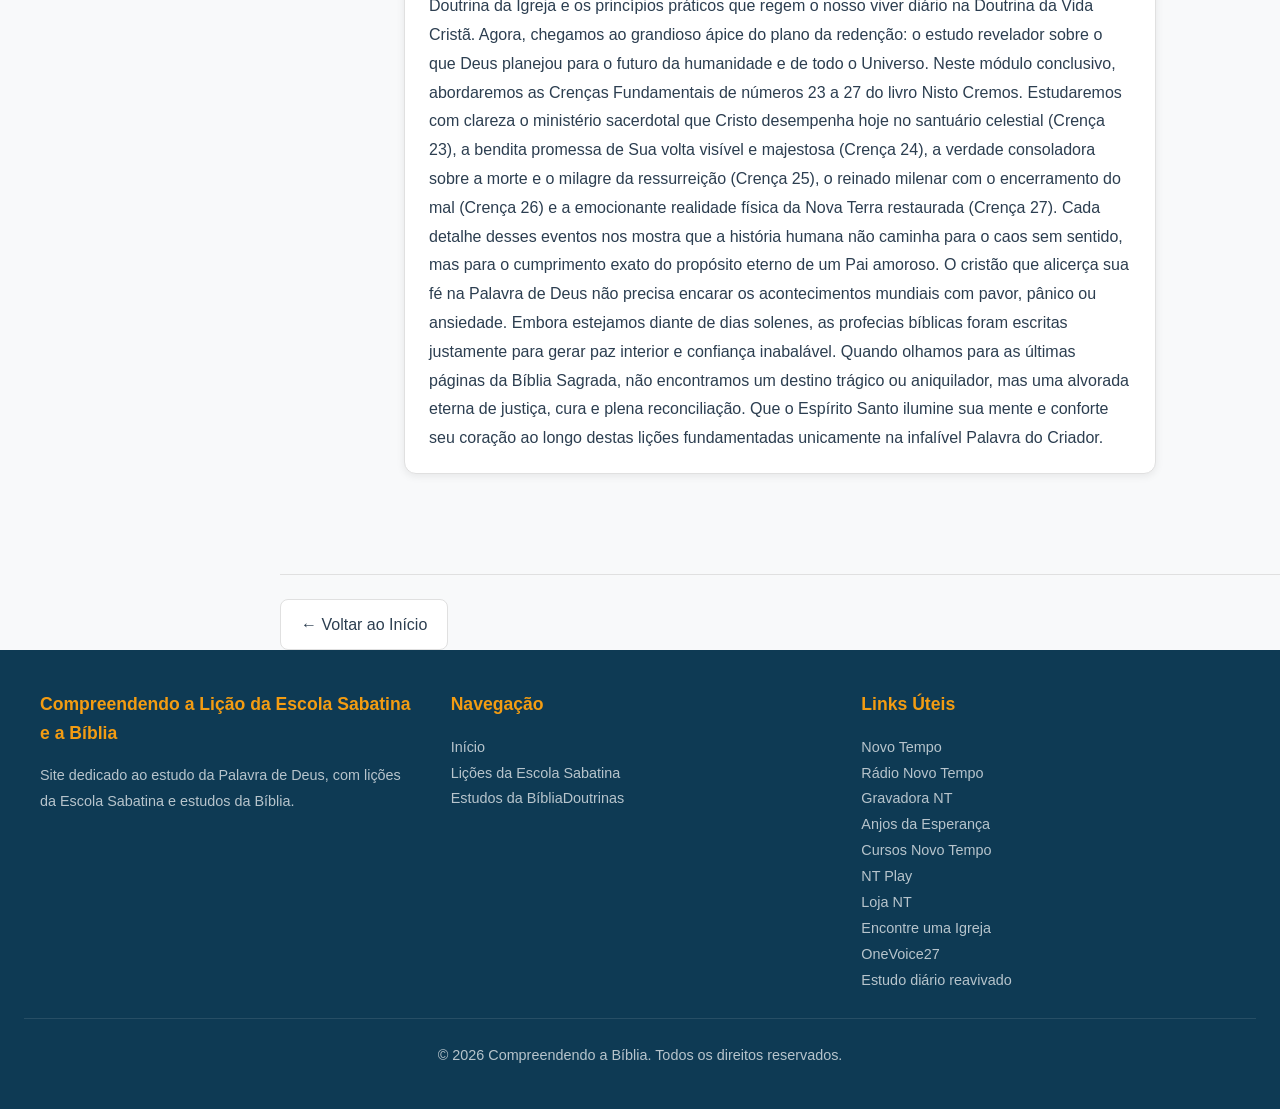
==== commit e98ededb: "Atualização em 11/10/2026 18:29" ====
--- a/doutrinas.html
+++ b/doutrinas.html
@@ -28,10 +28,17 @@
   </header>
 
   <div class="tema-container">
+    <div class="tema-overlay" id="temaOverlay"></div>
+    <!-- Barra de navegação mobile -->
+    <div class="tema-nav-mobile" id="temaNavMobile">
+      <button class="tema-nav-mobile-btn" onclick="abrirCapitulosMobile()">☰ Doutrinas</button>
+      <button class="tema-nav-mobile-btn" onclick="navegarCapitulo(-1)">← Anterior</button>
+      <button class="tema-nav-mobile-btn" onclick="navegarCapitulo(1)">Próximo →</button>
+    </div>
     <aside class="tema-sidebar" id="temaSidebar">
       <div class="tema-sidebar-header">
         <h3>Estudo das Doutrinas — crenças, textos e perguntas</h3>
-        <button class="tema-sidebar-toggle" id="temaSidebarToggle">☰</button>
+        <!--<button class="tema-sidebar-toggle" id="temaSidebarToggle">&#9776;</button> Botão apado e troque o ☰ por &#9776; -->
       </div>
       <nav class="tema-sidebar-nav" id="temaSidebarNav">
         <!-- Links gerados via JavaScript -->
@@ -65,6 +72,7 @@
         <p><a href="https://loja.novotempo.com/" target="_blank" rel="noopener">Loja NT</a></p>
         <p><a href="https://igrejas.adventistas.org/" target="_blank" rel="noopener">Encontre uma Igreja</a></p>
         <p><a href="https://www.adventistas.org/pt/comunicacao/projeto/onevoice27/" target="_blank" rel="noopener">OneVoice27</a></p>
+        <p><a href="https://reavivadosporsuapalavra.org/" target="_blank" rel="noopener">Estudo diário reavivado</a></p>
       </div>
     </div>
     <div class="footer-bottom">
--- a/css/style.css
+++ b/css/style.css
@@ -1,5 +1,5 @@
 /* ============================================================
-   ESTILOS DO SITE — Compreendendo a Bíblia
+   ESTILOS DO SITE � Compreendendo a B�blia
    ============================================================ */
 
 :root {
@@ -218,7 +218,7 @@
   flex-wrap: wrap;
 }
 
-/* ============ BOTÕES ============ */
+/* ============ BOT�ES ============ */
 .btn {
   display: inline-flex;
   align-items: center;
@@ -364,7 +364,7 @@
   color: var(--text-light);
 }
 
-/* ============ LIÇÃO DA SEMANA ============ */
+/* ============ LI��O DA SEMANA ============ */
 .licao-destaque {
   background: linear-gradient(135deg, var(--primary) 0%, var(--primary-dark) 100%);
   color: white;
@@ -467,7 +467,7 @@
   border-color: var(--primary);
 }
 
-/* ============ PÁGINA DE DETALHE ============ */
+/* ============ P�GINA DE DETALHE ============ */
 .detalhe-header {
   background: linear-gradient(135deg, var(--primary) 0%, var(--primary-dark) 100%);
   color: white;
@@ -511,7 +511,7 @@
   font-size: 0.95rem;
 }
 
-/* ============ ABERTURA DA LIÇÃO ============ */
+/* ============ ABERTURA DA LI��O ============ */
 .abertura-licao {
   background: linear-gradient(135deg, #f8f9fa 0%, #e9ecef 100%);
   border-left: 4px solid var(--secondary);
@@ -627,7 +627,7 @@
   line-height: 1.7;
 }
 
-/* ============ NAVEGAÇÃO ENTRE LIÇÕES ============ */
+/* ============ NAVEGA��O ENTRE LI��ES ============ */
 .navegacao-licoes {
   display: flex;
   justify-content: space-between;
@@ -662,7 +662,7 @@
   pointer-events: none;
 }
 
-/* ============ ESTATÍSTICAS ============ */
+/* ============ ESTAT�STICAS ============ */
 .stats {
   display: grid;
   grid-template-columns: repeat(auto-fit, minmax(200px, 1fr));
@@ -859,7 +859,7 @@
   }
 }
 
-/* ============ ANIMAÇÕES ============ */
+/* ============ ANIMA��ES ============ */
 @keyframes fadeIn {
   from { opacity: 0; transform: translateY(10px); }
   to { opacity: 1; transform: translateY(0); }
@@ -876,7 +876,7 @@
 .card:nth-child(5) { animation-delay: 0.25s; }
 .card:nth-child(6) { animation-delay: 0.3s; }
 
-/* ============ PÁGINA DO PROFESSOR ============ */
+/* ============ P�GINA DO PROFESSOR ============ */
 .professor-header {
   background: linear-gradient(135deg, var(--primary) 0%, var(--primary-dark) 100%);
   color: white;
@@ -1035,7 +1035,7 @@
 }
 
 .professor-orientacoes li::before {
-  content: "✓";
+  content: "�";
   color: var(--accent);
   font-weight: bold;
   margin-right: 10px;
@@ -1123,7 +1123,7 @@
 }
 
 .slide-topicos li::before {
-  content: "▸";
+  content: "�";
   color: var(--secondary);
   font-weight: bold;
   position: absolute;
@@ -1321,7 +1321,7 @@
   }
 }
 
-/* ============ TEMA BÍBLIA ============ */
+/* ============ TEMA B�BLIA ============ */
 .tema-container {
   display: flex;
   min-height: calc(100vh - 200px);
@@ -1399,30 +1399,99 @@
     flex-direction: column;
   }
 
-  .tema-sidebar {
+  .tema-sidebar.nav-open {
+    display: block;
     width: 100%;
-    position: relative;
-    top: 0;
-    height: auto;
-    border-right: none;
+  }
+
+  .tema-sidebar-header {
+    padding: 14px 16px;
+  }
+
+  .tema-sidebar-header h3 {
+    font-size: 0.9rem;
+  }
+
+  .tema-sidebar-toggle {
+    display: flex;
+    align-items: center;
+    justify-content: space-between;
+    width: 100%;
+    padding: 12px 16px;
+    background: var(--primary);
+    color: white;
+    border: none;
+    cursor: pointer;
+    font-size: 0.95rem;
+    font-weight: 600;
+  }
+
+  .tema-sidebar-toggle::after {
+    content: "���";
+    font-size: 1.2rem;
+    display: inline-block;
+    transition: transform 0.2s ease;
+  }
+
+  .tema-sidebar.nav-open .tema-sidebar-toggle::after {
+    content: "���";
+    transform: rotate(180deg);
+  }
+
+  .tema-sidebar-nav {
+    display: block !important;
+    padding: 8px 0 8px 0;
+    width: 100%;
+  }
+
+  .tema-sidebar-nav a,
+  .tema-sidebar-nav .tema-capitulo-btn,
+  .tema-sidebar-nav .tema-secao-btn {
+    display: block;
+    width: 100%;
+    padding: 12px 20px;
+    text-decoration: none;
+    color: var(--text);
+    background: transparent;
+    border: none;
     border-bottom: 1px solid var(--border);
-  }
-
-  .tema-sidebar-toggle {
+    font-size: 0.92rem;
+    cursor: pointer;
+    text-align: left;
+  }
+
+  .tema-sidebar-nav a:hover,
+  .tema-sidebar-nav .tema-capitulo-btn:hover,
+  .tema-sidebar-nav .tema-secao-btn:hover {
+    background: #f0f7ff;
+    color: var(--primary);
+  }
+
+  .tema-sidebar-nav a.active,
+  .tema-sidebar-nav .tema-capitulo-btn.open,
+  .tema-sidebar-nav .tema-secao-btn.active {
+    background: #e8f4fd;
+    color: var(--primary);
+    font-weight: 600;
+  }
+
+  .tema-sidebar-overlay {
+    display: none;
+    position: fixed;
+    inset: 0;
+    background: rgba(0, 0, 0, 0.35);
+    z-index: 999;
+    backdrop-filter: blur(2px);
+  }
+
+  .tema-sidebar-overlay.ativo {
     display: block;
   }
 
-  .tema-sidebar-nav {
-    display: none;
-    padding: 8px 0;
-  }
-
-  .tema-sidebar-nav.open {
-    display: block;
-  }
-
-  .tema-sidebar-nav a {
-    padding: 12px 20px;
+  .tema-main {
+    flex: 1;
+    padding: 0;
+    min-width: 0;
   }
 }
 .capitulo-titulo {
@@ -1449,7 +1518,7 @@
   border-left: 4px solid var(--primary);
 }
 
-/* Seletor global de versão - FIXO NO TOPO */
+/* Seletor global de vers�o - FIXO NO TOPO */
 .versao-global {
   position: sticky;
   top: 74px;
@@ -1624,13 +1693,13 @@
   letter-spacing: 0.5px;
 }
 
-/* Card de estudo na página de estudos */
+/* Card de estudo na p�gina de estudos */
 .estudo-card {
   cursor: pointer;
   transition: var(--transition);
 }
 
-/* Perguntas na página de detalhe */
+/* Perguntas na p�gina de detalhe */
 .pergunta-card {
   background: var(--bg-card);
   border: 1px solid var(--border);
@@ -1740,7 +1809,7 @@
   box-shadow: var(--shadow-hover);
 }
 
-/* Botão voltar ao topo */
+/* Bot�o voltar ao topo */
 .back-to-top {
   position: fixed;
   bottom: 30px;
@@ -1794,7 +1863,7 @@
 }
 
 
-/* ===== Menu lateral em acordeão (capítulos) — novo visual ===== */
+/* ===== Menu lateral em acorde�o (cap�tulos) � novo visual ===== */
 .tema-sidebar {
   width: 280px;
   background: linear-gradient(180deg, #f4f8fb 0%, #e9f1f8 100%);
@@ -1888,11 +1957,19 @@
   border-radius: 8px;
   line-height: 1.5;
 }
-/* (a seção expandida pode usar a rolagem da .tema-sidebar) */
+/* (a se��o expandida pode usar a rolagem da .tema-sidebar) */
+
 
 /* ============================================================
-   TEMA BÍBLIA — MOBILE: BARRA LATERAL EM GAVETA (DRAWER)
+   TEMA BÍBLIA / DOUTRINAS — MOBILE (versão consolidada)
    ============================================================ */
+
+/* Barra mobile: escondida na versão web/desktop */
+.tema-nav-mobile {
+  display: none !important;
+}
+
+
 .tema-overlay {
   display: none;
   position: fixed;
@@ -1905,35 +1982,72 @@
 }
 
 @media (max-width: 768px) {
-  /* Container: volta a empilhar, sem altura mínima forçada */
+  /* Container empilhado no celular */
   .tema-container {
-    flex-direction: column;
-    min-height: auto;
-  }
-
-  /* Sidebar vira gaveta fixa escondida fora da tela */
+    display: flex !important;
+    flex-direction: column !important;
+  }
+
+  /* Barra mobile ocupa a linha inteira */
+  .tema-nav-mobile {
+    flex: 0 0 100%;
+    width: 100%;
+  }
+
+    .versao-global {
+    top: 132px;   /* antes era 126px — agora desce abaixo da barra de botões */
+  }
+
+  /* ===== Barra fixa: Capítulos / Anterior / Próximo ===== */
+  .tema-nav-mobile {
+    display: flex !important;
+    gap: 8px;
+    position: sticky;
+    top: 74px;              /* gruda logo abaixo do header */
+    z-index: 900;
+    background: #fff;
+    padding: 10px;
+    box-shadow: var(--shadow);
+    margin-bottom: 14px;
+  }
+  .tema-nav-mobile button {
+    flex: 1;
+    padding: 10px 8px;
+    font-size: 0.9rem;
+    font-weight: 600;
+    border: none;
+    border-radius: var(--radius);
+    background: var(--primary);
+    color: #fff;
+    cursor: pointer;
+  }
+
+
+  /* ===== Gaveta lateral (sidebar) — versão reforçada ===== */
   .tema-sidebar {
-    position: fixed;
-    top: 0;
-    left: 0;
-    bottom: 0;
-    width: 84%;
+    display: block !important;
+    position: fixed !important;
+    top: 0 !important;
+    left: 0 !important;
+    bottom: 0 !important;
+    width: 84% !important;
     max-width: 320px;
     height: 100vh;
-    z-index: 1050;
+    z-index: 1050 !important;
     transform: translateX(-105%);
     transition: transform 0.3s ease;
+    background: #fff !important;
     border-right: 1px solid #d3e0ea;
     box-shadow: 4px 0 20px rgba(0, 0, 0, 0.25);
-    border-bottom: none;
     overflow-y: auto;
   }
+
+  /* Quando aberta, entra na tela por cima do overlay */
   .tema-sidebar.aberta {
-    transform: translateX(0);
-  }
-
-  /* A navegação fica SEMPRE visível dentro da gaveta
-     (quem abre/fecha agora é a gaveta inteira) */
+    display: block !important;
+    transform: translateX(0) !important;
+  }
+
   .tema-sidebar-nav {
     display: block !important;
   }
@@ -1941,51 +2055,24 @@
     max-height: 2000px;
   }
 
-  /* Botão fixo "☰ Capítulos" — gruda logo abaixo do header */
-  .tema-abrir-gaveta {
-    display: inline-flex;
-    align-items: center;
-    gap: 8px;
+
+  /* ===== Seletor de versão (MANTIDO) ===== */
+  .versao-global {
     position: sticky;
-    top: 74px;
-    z-index: 900;
-    background: var(--primary);
-    color: #fff;
-    border: none;
-    border-radius: var(--radius);
-    padding: 10px 18px;
+    top: 126px;
+    z-index: 950;
+    margin-bottom: 10px;
+  }
+  .versao-global-titulo {
+    padding: 8px 16px;
     font-size: 0.9rem;
-    font-weight: 600;
-    cursor: pointer;
-    margin-bottom: 14px;
-    box-shadow: var(--shadow);
-  }
-
-  /* Conteúdo ocupa a tela toda, com respiro */
-  .tema-main {
-    padding: 0 16px 48px;
-    width: 100%;
-  }
-
-/* Seletor de versão FICA FIXO no mobile, logo abaixo do menu */
-.versao-global {
-  position: sticky;
-  top: 126px;              /* gruda abaixo do header */
-  z-index: 950;           /* acima do conteúdo, abaixo do header */
-  margin-bottom: 10px;
-}
-.versao-global-titulo {
-  padding: 8px 16px;      /* mais compacto no celular */
-  font-size: 0.9rem;
-}
-.versao-global-tabs .versao-tab {
-  padding: 10px 12px;     /* abas menores, cabem na tela */
-  font-size: 0.8rem;
-}
-
-
-
-  /* Textos: tamanho confortável e espaçamento melhor */
+  }
+  .versao-global-tabs .versao-tab {
+    padding: 10px 12px;
+    font-size: 0.8rem;
+  }
+
+  /* ===== Tipografia (MANTIDA) ===== */
   .capitulo-titulo h2 {
     font-size: 1.3rem;
   }
@@ -2018,6 +2105,8 @@
     font-size: 0.9rem;
   }
 }
+
+
 
 /* ===== Bot�o Voltar ao Topo ===== */
 #btnVoltarTopo {
@@ -2059,7 +2148,7 @@
   }
 }
 
-/* Blocos da IntroduþÒo Ós Doutrinas */
+/* Blocos da Introdu��o �s Doutrinas */
 .introducao-p {
   background: var(--bg-card);
   border-radius: var(--radius-lg);
@@ -2079,7 +2168,7 @@
 }
 
 
-/* Referências das Leituras da Semana (link para abrir o texto) */
+/* Refer�ncias das Leituras da Semana (link para abrir o texto) */
 .leitura-link {
   color: var(--primary);
   text-decoration: none;
@@ -2092,8 +2181,8 @@
 }
 
 
-/* ===== Estudo do Professor: visual "mapa mental" dinâmico ===== */
-/* Os itens já vêm abertos por padrão — o professor decide se fecha. */
+/* ===== Estudo do Professor: visual "mapa mental" din�mico ===== */
+/* Os itens j� v�m abertos por padr�o � o professor decide se fecha. */
 .mapa-mental-item .slide-topicos,
 .mapa-mental-item .slide-nota,
 .mapa-mental-item > p,
@@ -2110,3 +2199,221 @@
 .mapa-mental-item h4 {
   cursor: pointer;
 }
+
+
+/* ===== QUIZ ESTILO KAHOOT ===== */
+.quiz-progresso { margin-top: 20px; }
+.quiz-progresso-barra {
+  height: 10px;
+  background: #e5eef5;
+  border-radius: 6px;
+  overflow: hidden;
+}
+.quiz-progresso-preenchido {
+  height: 100%;
+  background: var(--primary);
+  border-radius: 6px;
+  transition: width 0.4s ease;
+}
+.quiz-progresso-info {
+  display: flex;
+  justify-content: space-between;
+  margin-top: 10px;
+  flex-wrap: wrap;
+  gap: 8px;
+}
+
+.quiz-timer { margin-top: 16px; }
+.quiz-timer-rotulo {
+  font-weight: 700;
+  font-size: 1rem;
+  margin-bottom: 6px;
+  color: var(--primary);
+}
+.quiz-timer-alerta { color: #dc3545; }
+.quiz-timer-barra {
+  height: 8px;
+  background: #e5eef5;
+  border-radius: 6px;
+  overflow: hidden;
+}
+.quiz-timer-preenchido {
+  height: 100%;
+  background: var(--secondary);
+  border-radius: 6px;
+  transition: width 1s linear;
+}
+
+.quiz-opcao { transition: transform 0.1s ease; }
+.quiz-opcao:not(:disabled):hover { transform: scale(1.01); }
+.quiz-correta {
+  background: #d4edda !important;
+  border-color: #28a745 !important;
+  font-weight: 600;
+}
+.quiz-errada {
+  background: #f8d7da !important;
+  border-color: #dc3545 !important;
+}
+
+.quiz-feedback {
+  margin-top: 20px;
+  padding: 18px;
+  border-radius: 12px;
+}
+.quiz-feedback-ok { background: #eaf7ee; border: 1px solid #28a745; }
+.quiz-feedback-erro { background: #fdf0f1; border: 1px solid #dc3545; }
+.quiz-feedback-titulo { font-size: 1.15rem; font-weight: 700; }
+
+.quiz-ref {
+  margin-top: 12px;
+  padding: 10px 14px;
+  background: #fff8e6;
+  border-left: 4px solid #f0a500;
+  border-radius: 8px;
+  font-size: 0.95rem;
+}
+
+.quiz-revisao-item {
+  padding: 16px;
+  border-radius: 12px;
+  margin-bottom: 14px;
+  border: 1px solid #e0e0e0;
+}
+.quiz-revisao-ok { border-left: 5px solid #28a745; background: #f7fcf8; }
+.quiz-revisao-erro { border-left: 5px solid #dc3545; background: #fef8f8; }
+.quiz-revisao-header {
+  display: flex;
+  align-items: center;
+  gap: 10px;
+}
+
+.quiz-escolhida {
+  border-color: var(--primary) !important;
+  border-width: 2px !important;
+}
+
+/* ===== CORREÇÃO DE VISIBILIDADE DO QUIZ ===== */
+#quiz-opcoes {
+  display: grid !important;
+  gap: 10px !important;
+}
+#quiz-opcoes .quiz-opcao,
+#quiz-opcoes button.btn {
+  display: block !important;
+  visibility: visible !important;
+  opacity: 1 !important;
+  color: #1f3b57 !important;
+  background: #ffffff !important;
+  border: 1px solid var(--primary) !important;
+  text-align: left;
+}
+#quiz-opcoes .quiz-opcao:disabled {
+  cursor: default;
+}
+/* Feedback sempre legível */
+.quiz-feedback,
+.quiz-feedback * {
+  color: #222222 !important;
+}
+.quiz-feedback-ok .quiz-feedback-titulo { color: #1e7e34 !important; }
+.quiz-feedback-erro .quiz-feedback-titulo { color: #dc3545 !important; }
+
+
+/* ===== QUIZ: ZEBRA, FUNDO PROFISSIONAL E IDENTIFICAÇÃO ===== */
+
+/* Fundo profissional do card da pergunta */
+#quiz-body .pergunta-card {
+  background: linear-gradient(135deg, #f8fbfe 0%, #eef4fa 100%);
+  border: 1px solid #d3e0ea;
+  border-radius: 14px;
+  box-shadow: 0 4px 14px rgba(31, 59, 87, 0.08);
+}
+
+
+/* Zebra: verde claro + areia dourada suave */
+#quiz-opcoes .quiz-opcao:nth-child(odd) {
+  background: #e9f6ec !important;
+}
+#quiz-opcoes .quiz-opcao:nth-child(even) {
+  background: #fdf6e0 !important;
+}
+#quiz-opcoes .quiz-opcao:not(:disabled):hover {
+  background: #d5edda !important;
+  border-color: #1e7e34 !important;
+}
+
+/* Destaques pós-resposta (por isso vêm DEPOIS da zebra) */
+#quiz-opcoes .quiz-opcao.quiz-correta {
+  background: #d4edda !important;
+  border-color: #28a745 !important;
+}
+#quiz-opcoes .quiz-opcao.quiz-errada {
+  background: #f8d7da !important;
+  border-color: #dc3545 !important;
+}
+
+/* Badge "Corretas" em azul, estilo botão */
+.quiz-badge-corretas {
+  background: linear-gradient(135deg, #1565c0, #4a90e2) !important;
+  color: #ffffff !important;
+  padding: 8px 18px;
+  border-radius: 22px;
+  font-weight: 700;
+  font-size: 0.95rem;
+  box-shadow: 0 3px 8px rgba(21, 101, 192, 0.35);
+}
+
+/* Tela de identificação */
+.quiz-nome-card {
+  max-width: 520px;
+  margin: 40px auto;
+  padding: 32px 24px;
+  text-align: center;
+  background: linear-gradient(135deg, #f8fbfe, #eef4fa);
+  border: 1px solid #d3e0ea;
+  border-radius: 16px;
+  box-shadow: 0 6px 20px rgba(31, 59, 87, 0.10);
+}
+.quiz-nome-card h1 { margin-top: 12px; }
+.quiz-nome-input {
+  width: 100%;
+  max-width: 380px;
+  padding: 12px 16px;
+  font-size: 1rem;
+  border: 2px solid #d3e0ea;
+  border-radius: 10px;
+  margin: 16px 0;
+  outline: none;
+  box-sizing: border-box;
+}
+.quiz-nome-input:focus {
+  border-color: var(--primary);
+}
+
+
+/* ===== TELA DE INÍCIO DO QUIZ ===== */
+.quiz-inicio-card {
+  max-width: 520px;
+  margin: 48px auto;
+  padding: 36px 28px;
+  text-align: center;
+  background: linear-gradient(135deg, #f8fbfe, #eef4fa);
+  border: 1px solid #d3e0ea;
+  border-radius: 16px;
+  box-shadow: 0 6px 20px rgba(31, 59, 87, 0.10);
+}
+.quiz-inicio-card h1 { margin-top: 12px; }
+.quiz-inicio-aviso {
+  margin: 14px 0 20px;
+  padding: 12px 16px;
+  background: #fff8e6;
+  border-left: 4px solid #f0a500;
+  border-radius: 8px;
+  font-size: 0.95rem;
+  text-align: left;
+}
+.quiz-inicio-btn {
+  font-size: 1.1rem;
+  padding: 14px 36px;
+}
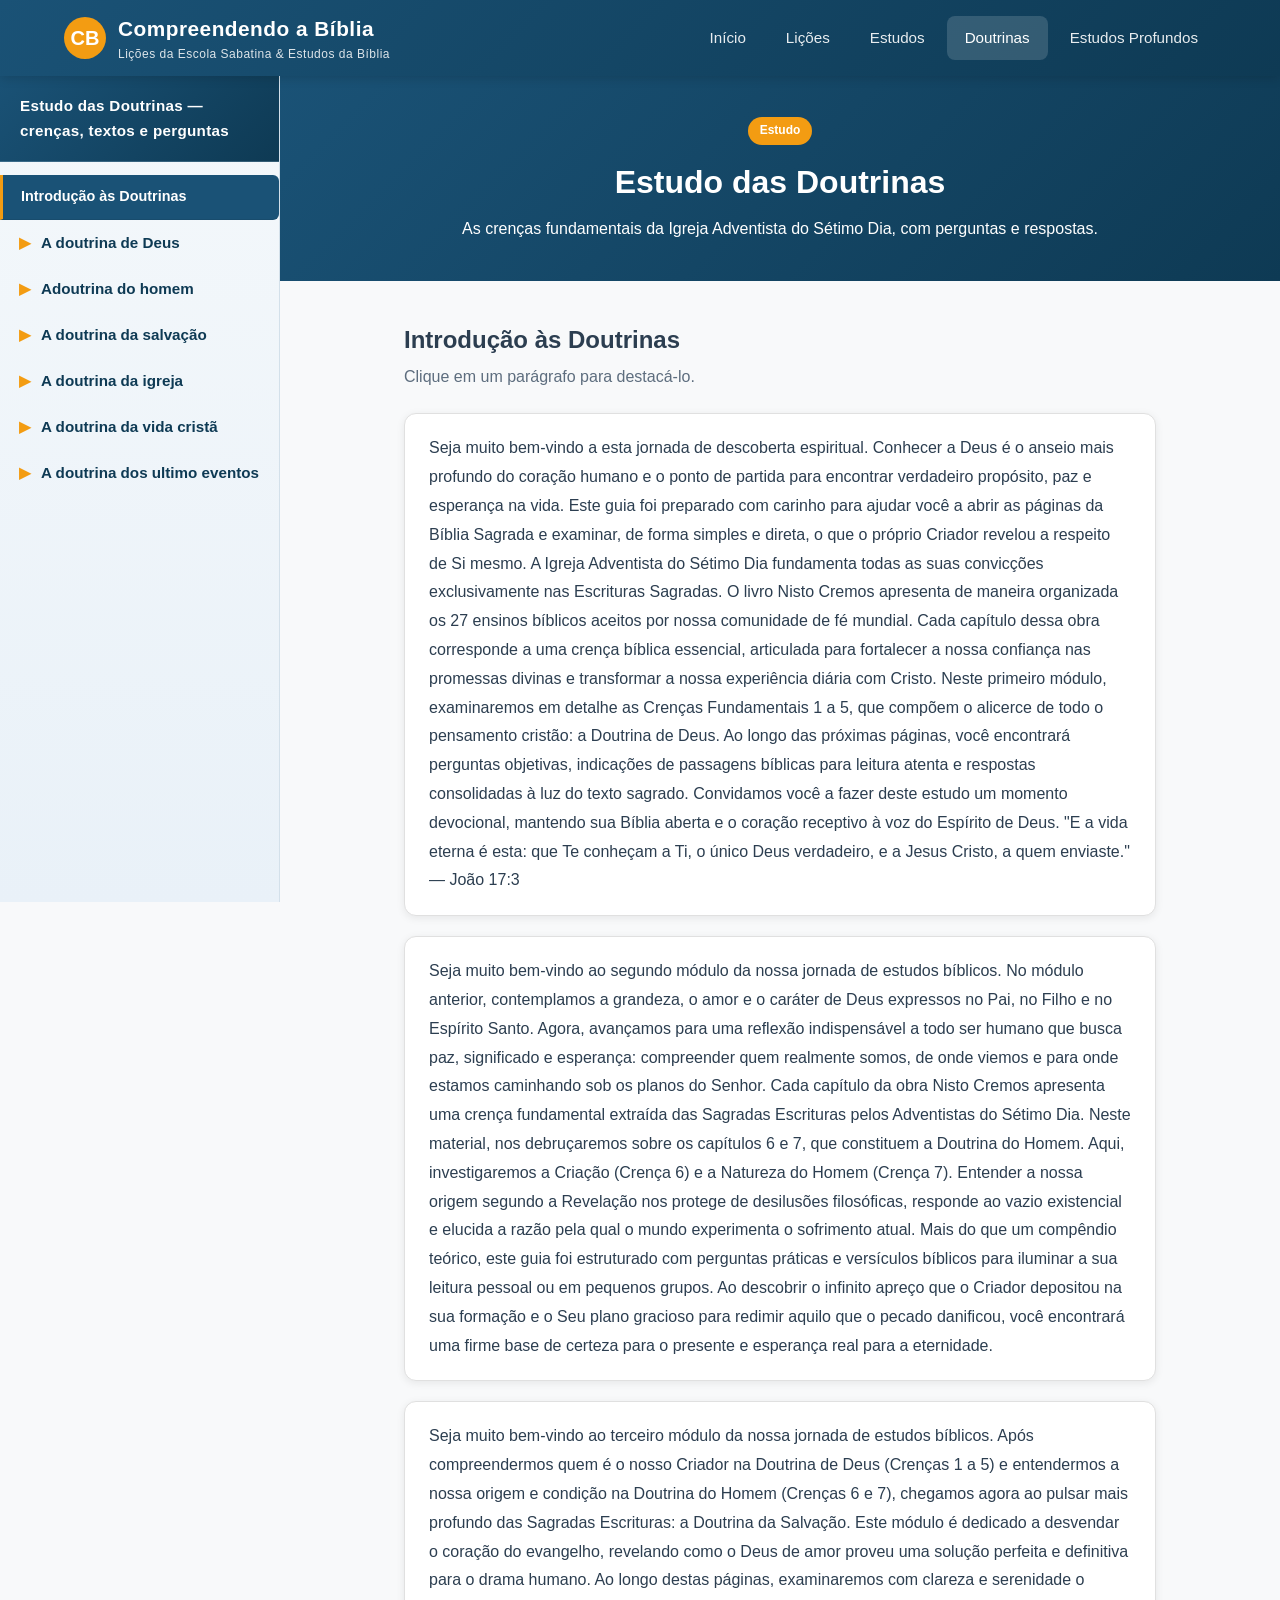
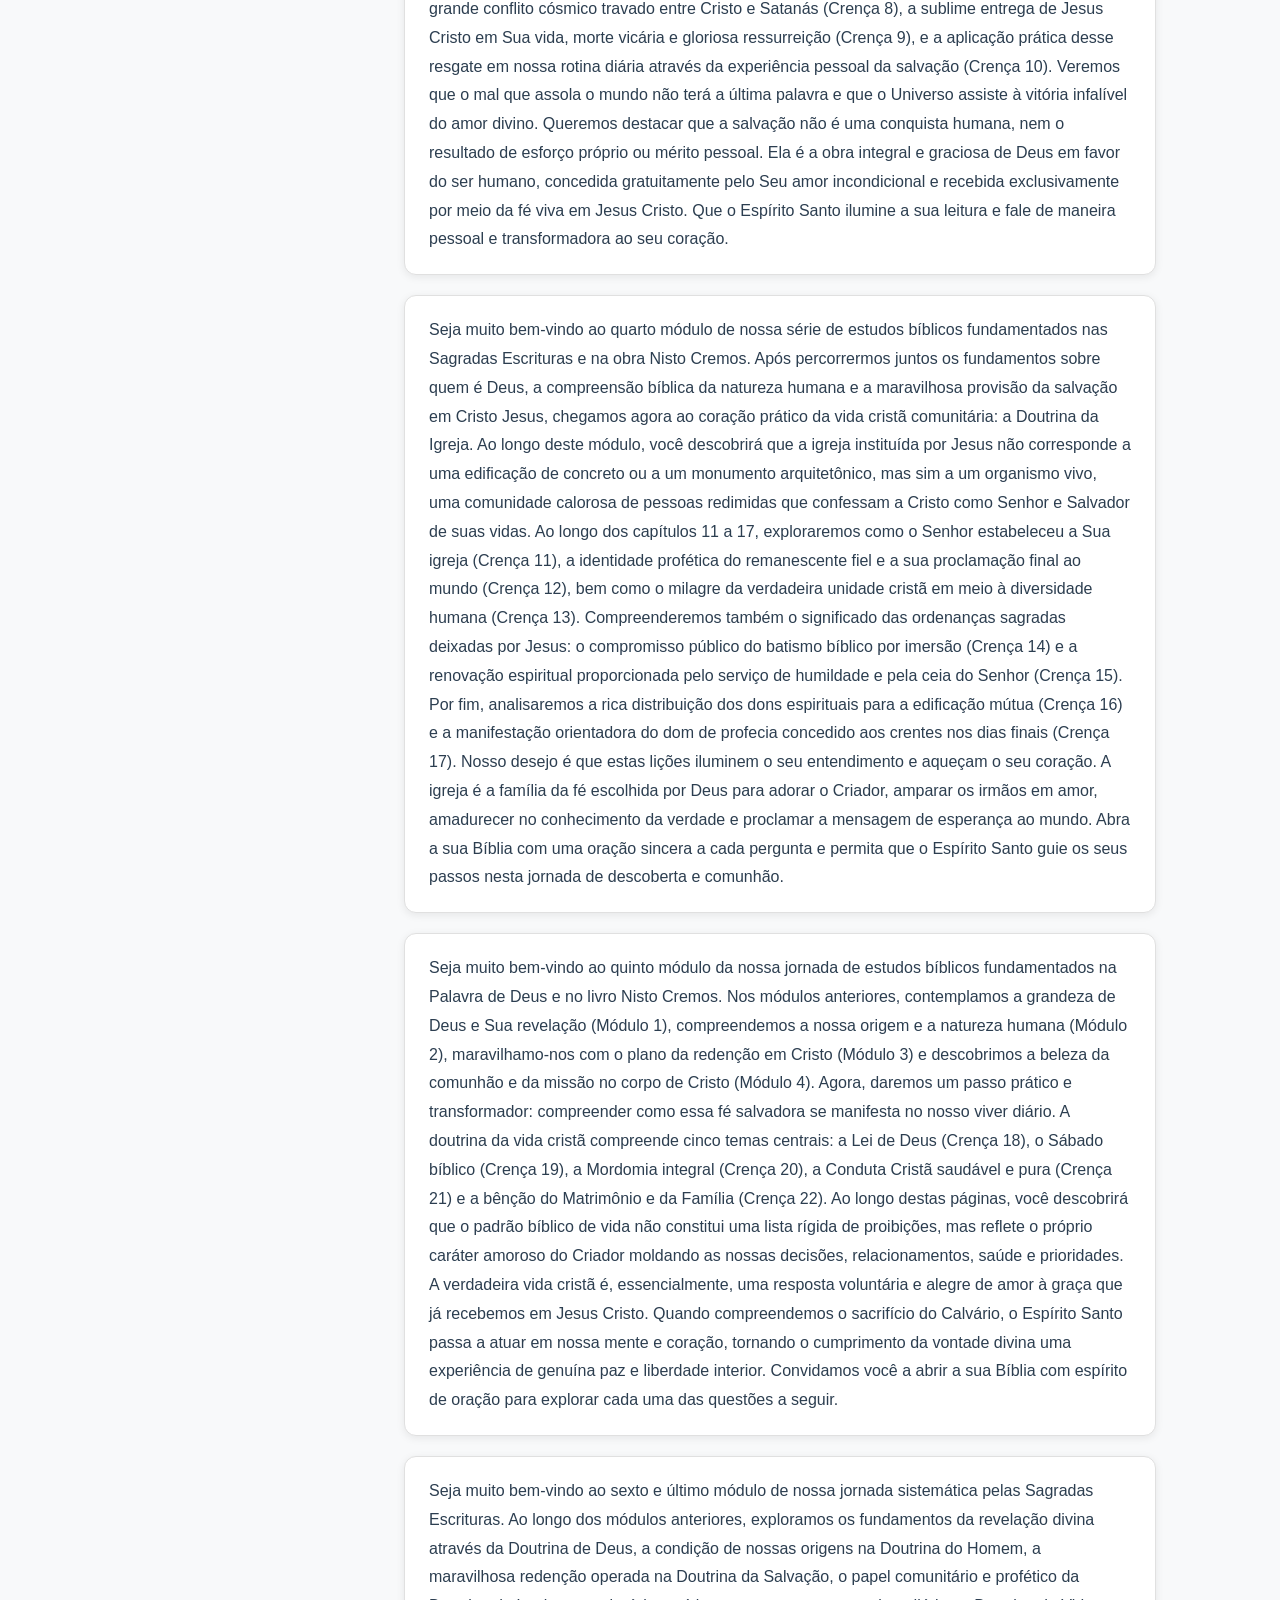
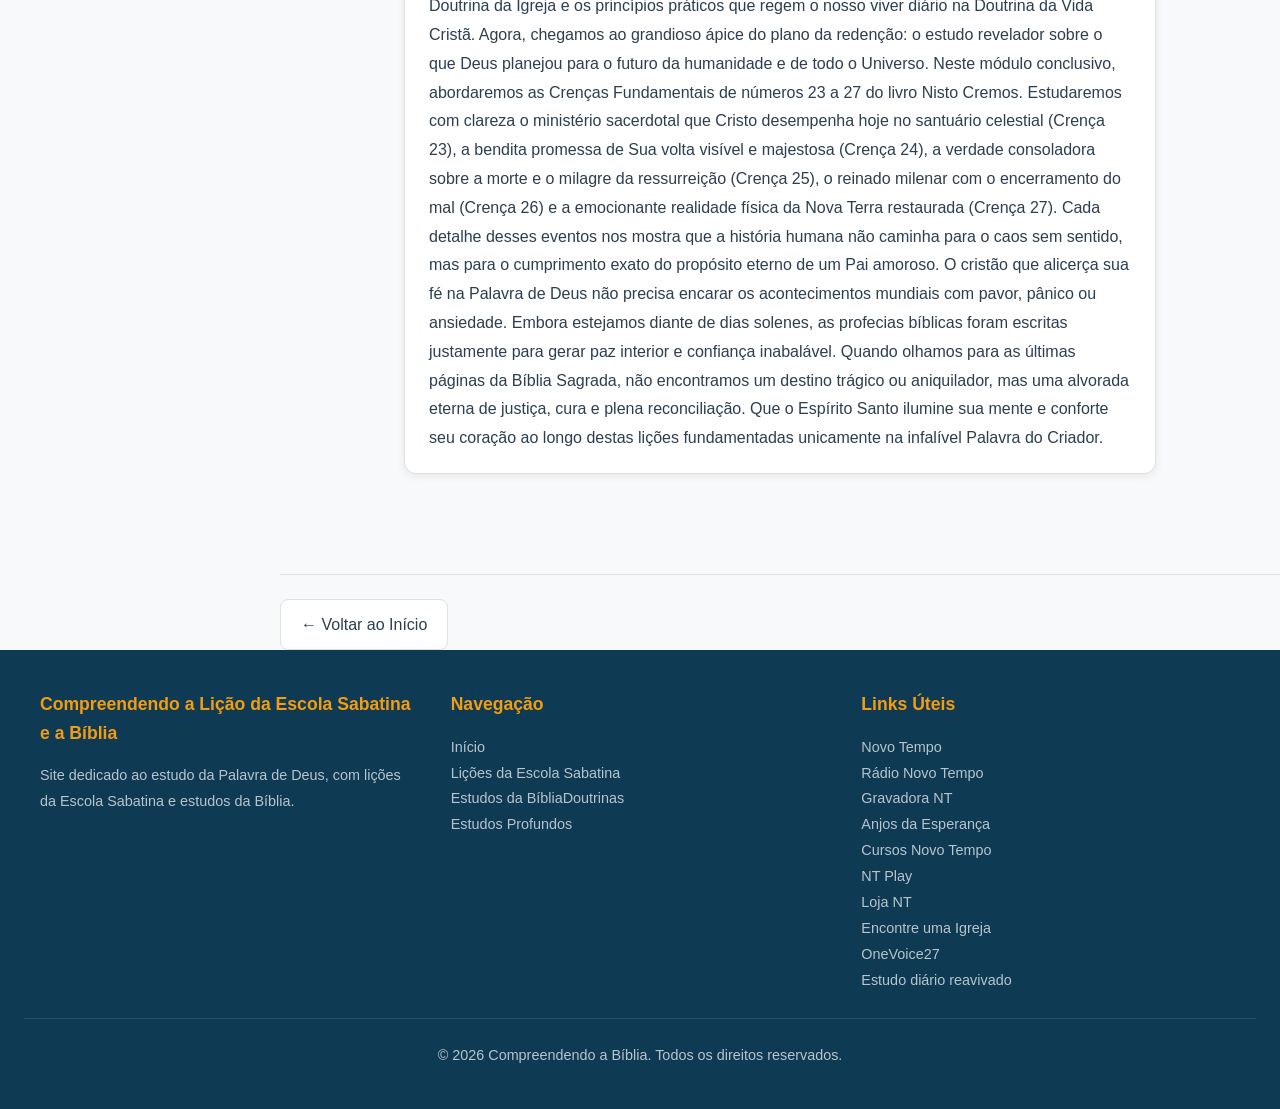
==== commit 072859de: "Atualização em 17/10/2026 18:27" ====
--- a/doutrinas.html
+++ b/doutrinas.html
@@ -23,6 +23,7 @@
         <a href="index.html">Início</a>
         <a href="licoes.html">Lições</a>
         <a href="tema-biblia.html" class="active">Estudos</a>
+        <a href="estudos-profundos.html">Estudos Profundos</a>
       </nav>
     </div>
   </header>
@@ -60,6 +61,7 @@
         <p><a href="index.html">Início</a></p>
         <p><a href="licoes.html">Lições da Escola Sabatina</a></p>
         <p><a href="tema-biblia.html">Estudos da Bíblia</a></p>
+        <p><a href="estudos-profundos.html">Estudos Profundos</a></p>
       </div>
       <div>
         <h3>Links Úteis</h3>
